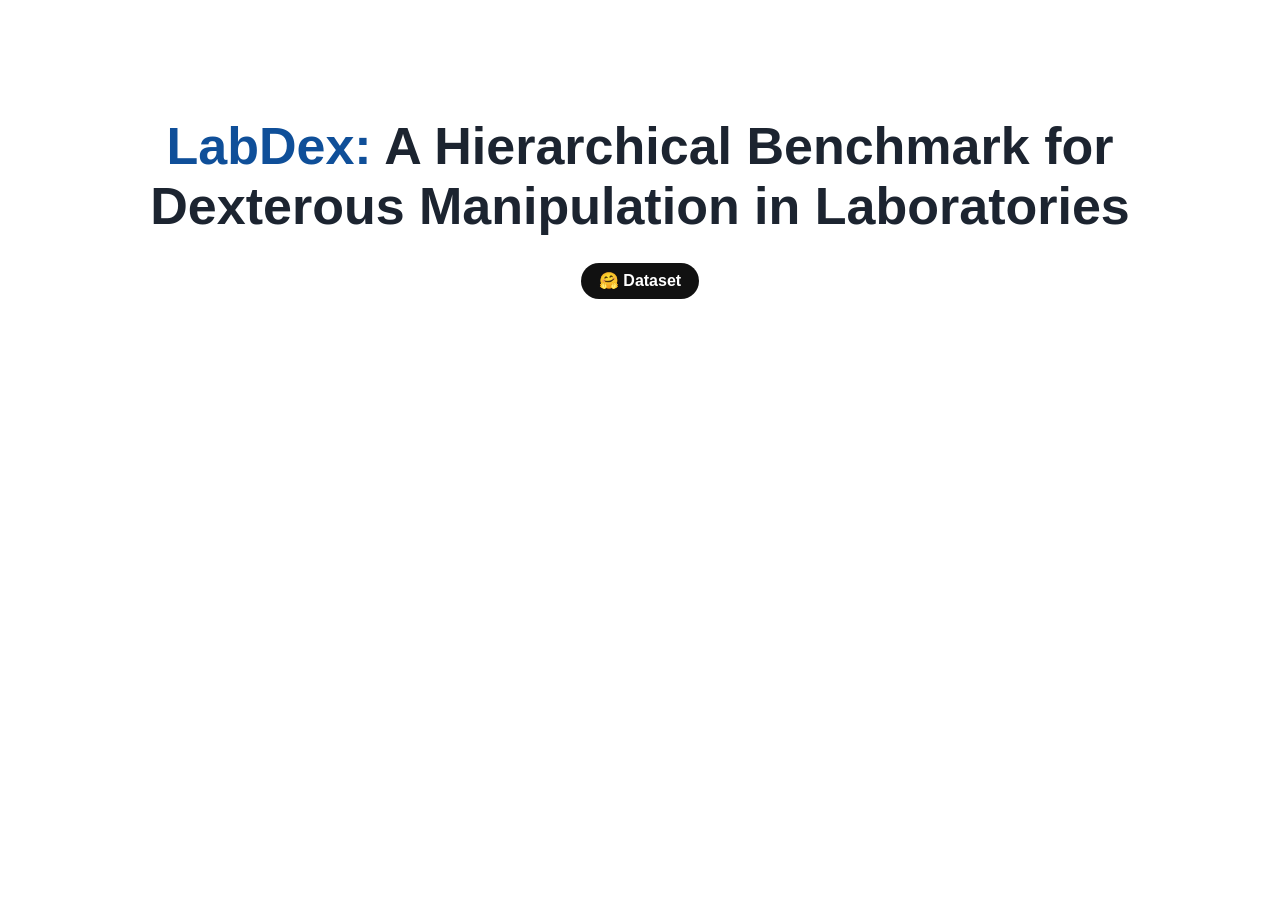
==== docs/index.html @ 4fd8f4da "Move project website to docs" ====
<!doctype html>
<html lang="en">
  <head>
    <meta charset="utf-8" />
    <meta name="viewport" content="width=device-width, initial-scale=1" />
    <meta
      name="description"
      content="LabDex: A Hierarchical Benchmark for Dexterous Manipulation in Laboratories."
    />
    <title>LabDex: A Hierarchical Benchmark for Dexterous Manipulation in Laboratories</title>
    <link rel="stylesheet" href="style.css" />
  </head>
  <body>
    <main class="project-page">
      <div class="project-header">
        <h1>
          <span class="project-name">LabDex:</span>
          A Hierarchical Benchmark for Dexterous Manipulation in Laboratories
        </h1>
        <a
          class="dataset-link"
          href="https://huggingface.co/datasets/serandt/LabDex"
          target="_blank"
          rel="noopener noreferrer"
        >
          🤗 Dataset
        </a>
      </div>
    </main>
  </body>
</html>
---- docs/style.css ----
:root {
  --accent: #0f4f99;
  --text: #1c2430;
  --background: #ffffff;
}

* {
  box-sizing: border-box;
}

html,
body {
  min-height: 100%;
}

body {
  margin: 0;
  background: var(--background);
  color: var(--text);
  font-family: "Trebuchet MS", Arial, Helvetica, sans-serif;
}

.project-page {
  display: flex;
  justify-content: center;
  width: min(100%, 1180px);
  margin: 0 auto;
  padding: 13vh 48px 80px;
}

.project-header {
  display: flex;
  flex-direction: column;
  align-items: center;
}

h1 {
  max-width: 1060px;
  margin: 0;
  font-size: 3.25rem;
  font-weight: 700;
  line-height: 1.15;
  letter-spacing: 0;
  text-align: center;
  text-wrap: balance;
}

.project-name {
  color: var(--accent);
  font-weight: 700;
}

.dataset-link {
  display: inline-flex;
  align-items: center;
  justify-content: center;
  margin-top: 26px;
  padding: 8px 18px;
  border-radius: 999px;
  background: #111111;
  color: #ffffff;
  font-size: 1rem;
  font-weight: 700;
  line-height: 1.3;
  text-decoration: none;
  transition: background-color 160ms ease;
}

.dataset-link:hover {
  background: var(--accent);
}

.dataset-link:focus-visible {
  outline: 2px solid rgba(15, 79, 153, 0.45);
  outline-offset: 4px;
}

@media (max-width: 720px) {
  .project-page {
    padding: 11vh 24px 56px;
  }

  h1 {
    font-size: 2.35rem;
    line-height: 1.2;
  }
}

@media (max-width: 420px) {
  .project-page {
    padding-inline: 18px;
  }

  h1 {
    font-size: 2rem;
  }
}
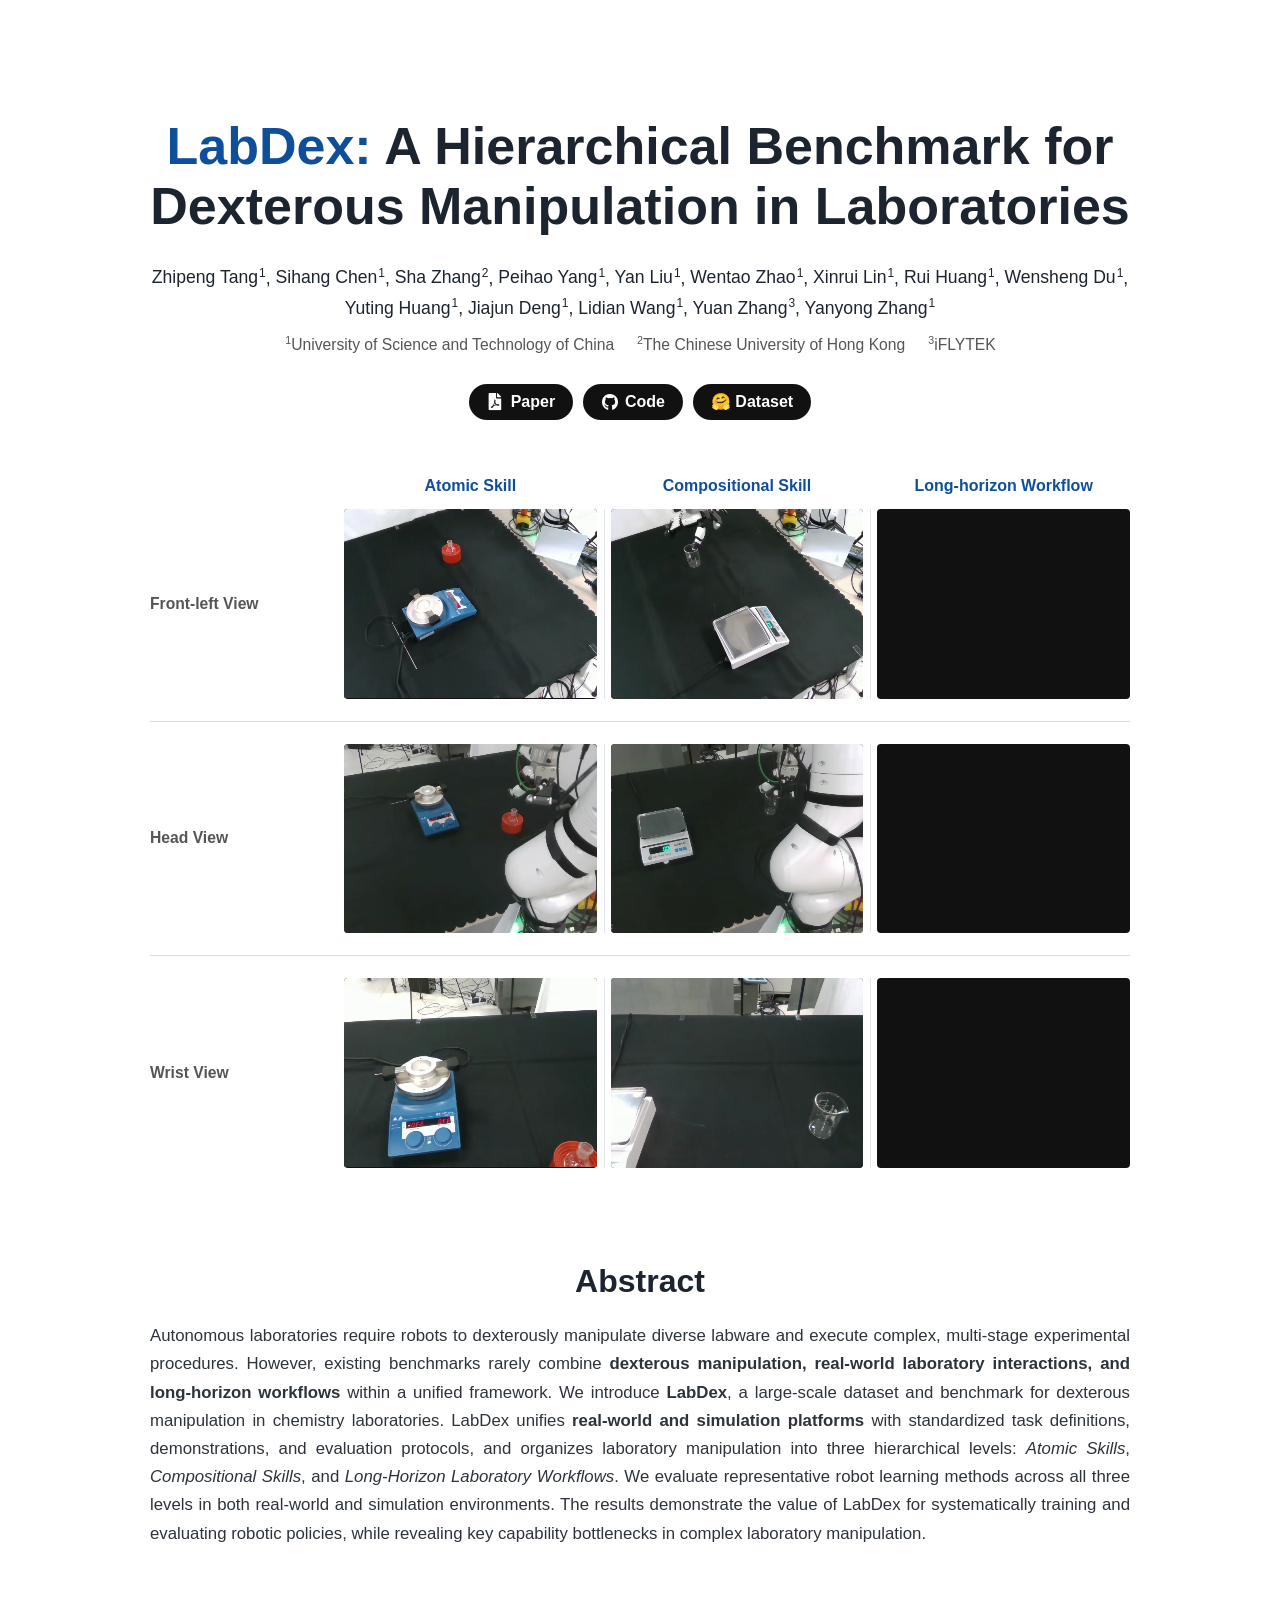
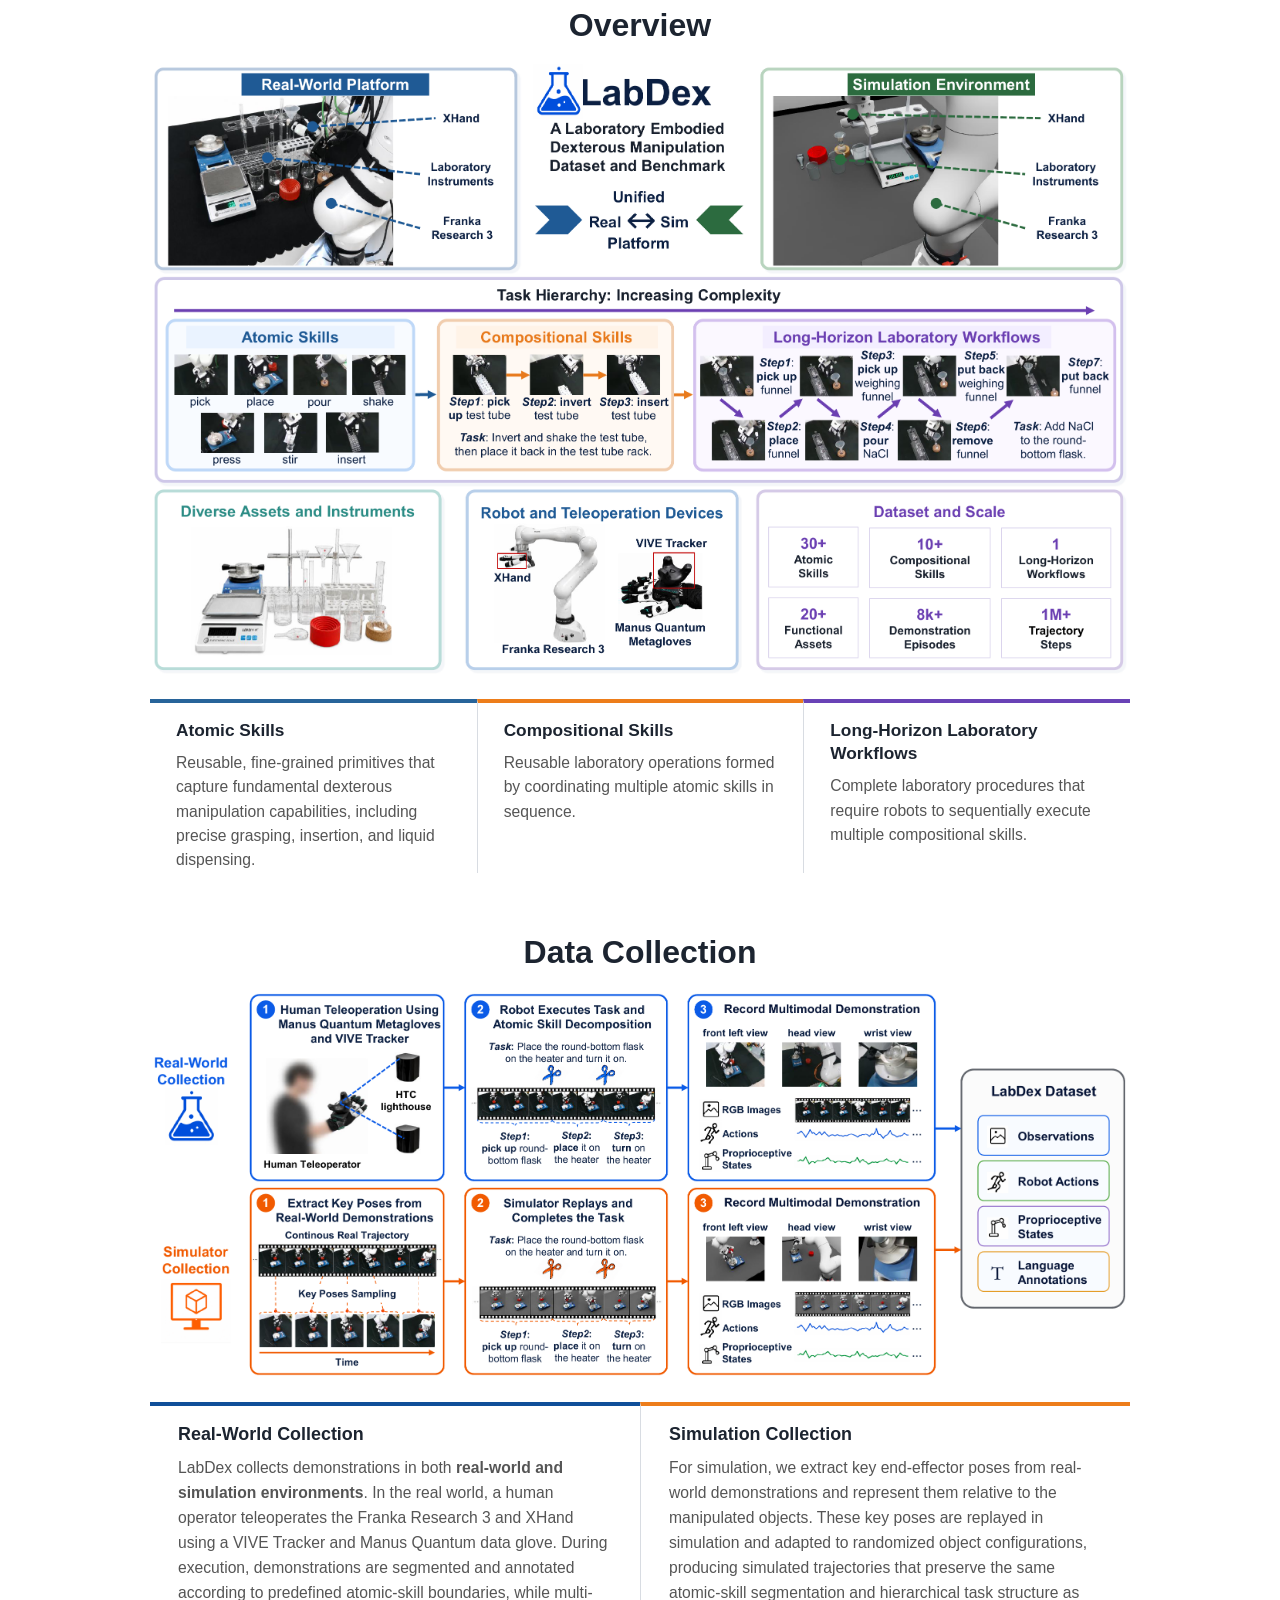
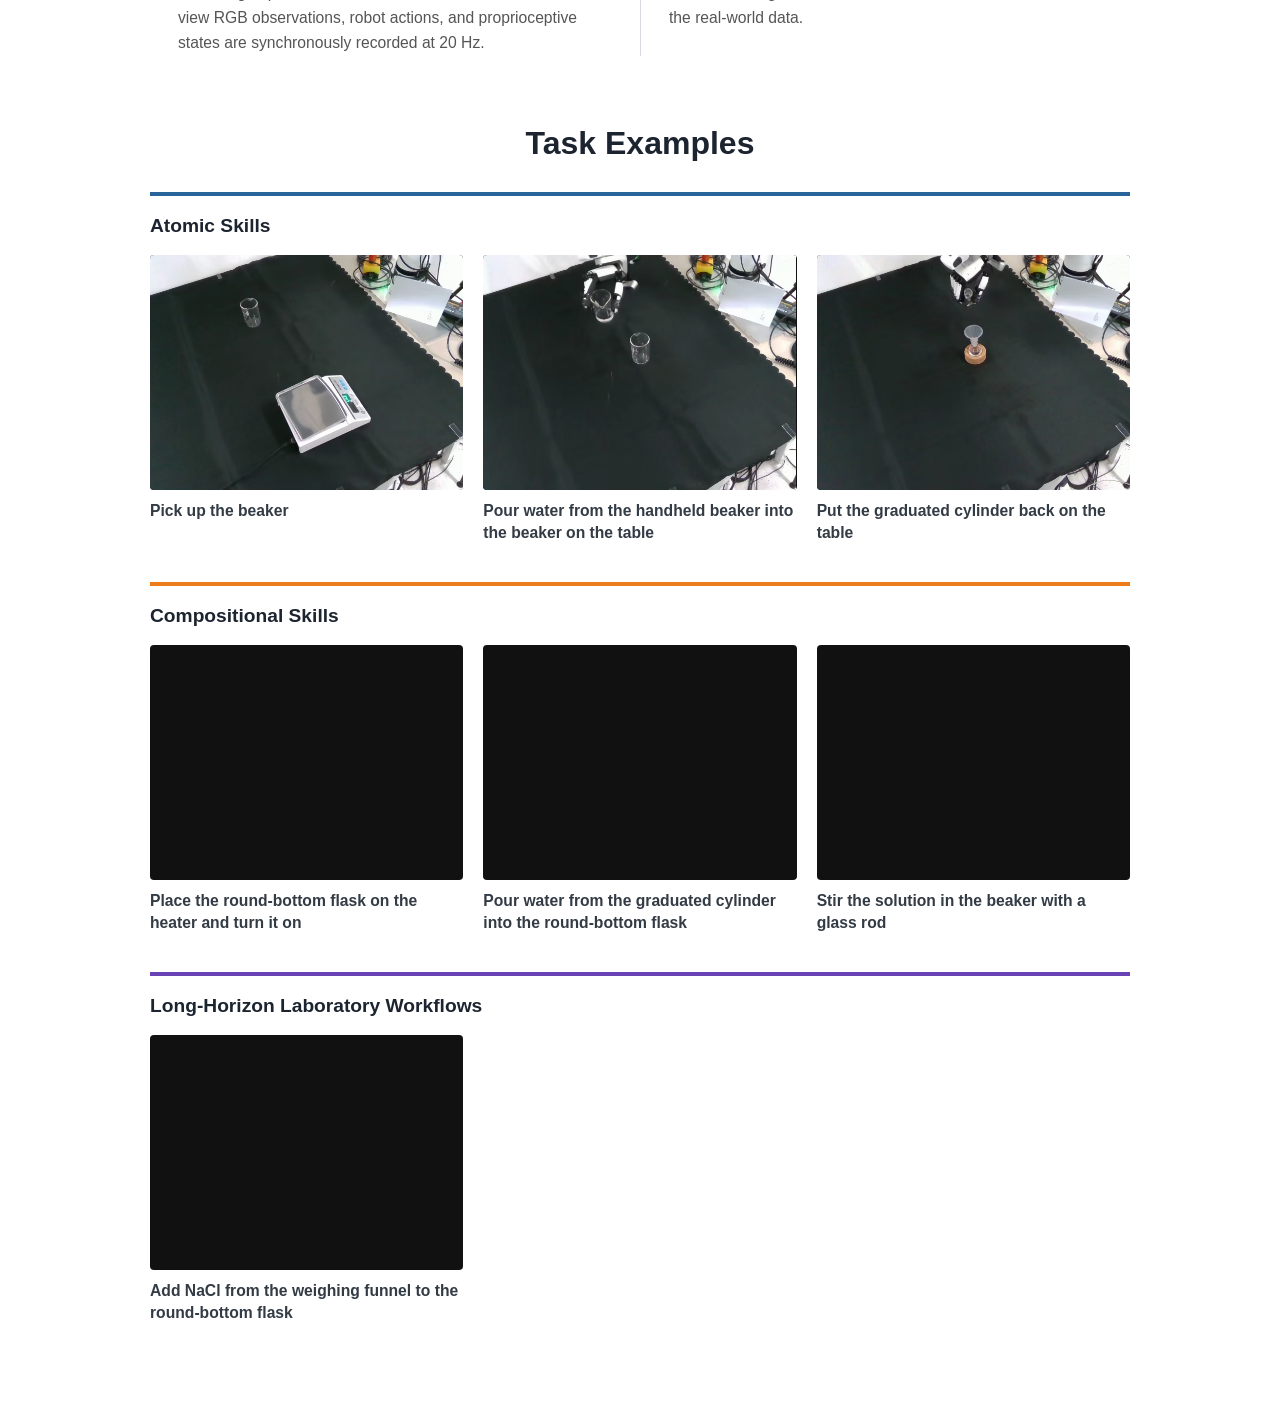
==== commit b6e9d6aa: "Add LabDex website content and task examples" ====
--- a/docs/index.html
+++ b/docs/index.html
@@ -8,6 +8,10 @@
       content="LabDex: A Hierarchical Benchmark for Dexterous Manipulation in Laboratories."
     />
     <title>LabDex: A Hierarchical Benchmark for Dexterous Manipulation in Laboratories</title>
+    <link
+      rel="stylesheet"
+      href="https://cdnjs.cloudflare.com/ajax/libs/font-awesome/5.15.4/css/all.min.css"
+    />
     <link rel="stylesheet" href="style.css" />
   </head>
   <body>
@@ -17,15 +21,273 @@
           <span class="project-name">LabDex:</span>
           A Hierarchical Benchmark for Dexterous Manipulation in Laboratories
         </h1>
-        <a
-          class="dataset-link"
-          href="https://huggingface.co/datasets/serandt/LabDex"
-          target="_blank"
-          rel="noopener noreferrer"
-        >
-          🤗 Dataset
-        </a>
+        <div class="publication-authors" aria-label="Authors">
+          <span>Zhipeng Tang<sup>1</sup></span>,
+          <span>Sihang Chen<sup>1</sup></span>,
+          <span>Sha Zhang<sup>2</sup></span>,
+          <span>Peihao Yang<sup>1</sup></span>,
+          <span>Yan Liu<sup>1</sup></span>,
+          <span>Wentao Zhao<sup>1</sup></span>,
+          <span>Xinrui Lin<sup>1</sup></span>,
+          <span>Rui Huang<sup>1</sup></span>,
+          <span>Wensheng Du<sup>1</sup></span>,
+          <span>Yuting Huang<sup>1</sup></span>,
+          <span>Jiajun Deng<sup>1</sup></span>,
+          <span>Lidian Wang<sup>1</sup></span>,
+          <span>Yuan Zhang<sup>3</sup></span>,
+          <span>Yanyong Zhang<sup>1</sup></span>
+        </div>
+        <div class="publication-affiliations" aria-label="Affiliations">
+          <span><sup>1</sup>University of Science and Technology of China</span>
+          <span><sup>2</sup>The Chinese University of Hong Kong</span>
+          <span><sup>3</sup>iFLYTEK</span>
+        </div>
+        <nav class="resource-links" aria-label="Project resources">
+          <a class="resource-link" href="https://zhipeng-tang.github.io/LabDex/" target="_blank" rel="noopener noreferrer">
+            <span class="icon" aria-hidden="true"><i class="fas fa-file-pdf"></i></span>
+            Paper
+          </a>
+          <a class="resource-link" href="https://zhipeng-tang.github.io/LabDex/" target="_blank" rel="noopener noreferrer">
+            <span class="icon" aria-hidden="true"><i class="fab fa-github"></i></span>
+            Code
+          </a>
+          <a class="resource-link" href="https://huggingface.co/datasets/serandt/LabDex" target="_blank" rel="noopener noreferrer">&#x1F917; Dataset</a>
+        </nav>
       </div>
+
+      <section class="video-overview" aria-label="LabDex hierarchy and camera views">
+        <div class="category-headings" aria-hidden="true">
+          <span></span>
+          <span>Atomic Skill</span>
+          <span>Compositional Skill</span>
+          <span>Long-horizon Workflow</span>
+        </div>
+        <div class="view-groups">
+          <section class="view-group" aria-labelledby="front-left-title">
+            <h2 id="front-left-title">Front-left View</h2>
+            <div class="video-row">
+              <figure>
+                <video autoplay muted loop playsinline preload="metadata" aria-label="Atomic Skill, Front-left View">
+                  <source src="assets/videos/overview/atomic-skill/front-left-view.mp4" type="video/mp4" />
+                </video>
+                <figcaption>Atomic Skill, Front-left View</figcaption>
+              </figure>
+              <figure>
+                <video autoplay muted loop playsinline preload="metadata" aria-label="Compositional Skill, Front-left View">
+                  <source src="assets/videos/overview/compositional-skill/front-left-view.mp4" type="video/mp4" />
+                </video>
+                <figcaption>Compositional Skill, Front-left View</figcaption>
+              </figure>
+              <figure>
+                <video autoplay muted loop playsinline preload="metadata" aria-label="Long-horizon Workflow, Front-left View">
+                  <source src="assets/videos/overview/long-horizon-workflow/front-left-view.mp4" type="video/mp4" />
+                </video>
+                <figcaption>Long-horizon Workflow, Front-left View</figcaption>
+              </figure>
+            </div>
+          </section>
+
+          <section class="view-group" aria-labelledby="head-view-title">
+            <h2 id="head-view-title">Head View</h2>
+            <div class="video-row">
+              <figure>
+                <video autoplay muted loop playsinline preload="metadata" aria-label="Atomic Skill, Head View">
+                  <source src="assets/videos/overview/atomic-skill/head-view.mp4" type="video/mp4" />
+                </video>
+                <figcaption>Atomic Skill, Head View</figcaption>
+              </figure>
+              <figure>
+                <video autoplay muted loop playsinline preload="metadata" aria-label="Compositional Skill, Head View">
+                  <source src="assets/videos/overview/compositional-skill/head-view.mp4" type="video/mp4" />
+                </video>
+                <figcaption>Compositional Skill, Head View</figcaption>
+              </figure>
+              <figure>
+                <video autoplay muted loop playsinline preload="metadata" aria-label="Long-horizon Workflow, Head View">
+                  <source src="assets/videos/overview/long-horizon-workflow/head-view.mp4" type="video/mp4" />
+                </video>
+                <figcaption>Long-horizon Workflow, Head View</figcaption>
+              </figure>
+            </div>
+          </section>
+
+          <section class="view-group" aria-labelledby="wrist-view-title">
+            <h2 id="wrist-view-title">Wrist View</h2>
+            <div class="video-row">
+              <figure>
+                <video autoplay muted loop playsinline preload="metadata" aria-label="Atomic Skill, Wrist View">
+                  <source src="assets/videos/overview/atomic-skill/wrist-view.mp4" type="video/mp4" />
+                </video>
+                <figcaption>Atomic Skill, Wrist View</figcaption>
+              </figure>
+              <figure>
+                <video autoplay muted loop playsinline preload="metadata" aria-label="Compositional Skill, Wrist View">
+                  <source src="assets/videos/overview/compositional-skill/wrist-view.mp4" type="video/mp4" />
+                </video>
+                <figcaption>Compositional Skill, Wrist View</figcaption>
+              </figure>
+              <figure>
+                <video autoplay muted loop playsinline preload="metadata" aria-label="Long-horizon Workflow, Wrist View">
+                  <source src="assets/videos/overview/long-horizon-workflow/wrist-view.mp4" type="video/mp4" />
+                </video>
+                <figcaption>Long-horizon Workflow, Wrist View</figcaption>
+              </figure>
+            </div>
+          </section>
+        </div>
+      </section>
+
+      <section class="abstract-section" aria-labelledby="abstract-title">
+        <h2 id="abstract-title">Abstract</h2>
+        <div class="abstract-content">
+          <p>
+            Autonomous laboratories require robots to dexterously manipulate diverse labware and execute complex,
+            multi-stage experimental procedures. However, existing benchmarks rarely combine
+            <strong>dexterous manipulation, real-world laboratory interactions, and long-horizon workflows</strong>
+            within a unified framework. We introduce <strong>LabDex</strong>, a large-scale dataset and benchmark for dexterous manipulation in
+            chemistry laboratories. LabDex unifies <strong>real-world and simulation platforms</strong> with standardized
+            task definitions, demonstrations, and evaluation protocols, and organizes laboratory manipulation into three
+            hierarchical levels: <em>Atomic Skills</em>, <em>Compositional Skills</em>, and
+            <em>Long-Horizon Laboratory Workflows</em>. We evaluate representative robot learning methods across all three levels in both real-world and simulation
+            environments. The results demonstrate the value of LabDex for systematically training and evaluating robotic
+            policies, while revealing key capability bottlenecks in complex laboratory manipulation.
+          </p>
+        </div>
+      </section>
+
+      <section class="overview-section" aria-labelledby="overview-title">
+        <h2 id="overview-title">Overview</h2>
+        <div class="overview-figure">
+          <img
+            src="assets/images/overview.png"
+            alt="Overview of the LabDex real-world and simulation platforms, hierarchical task taxonomy, laboratory assets, teleoperation devices, and dataset scale."
+          />
+        </div>
+        <div class="taxonomy-summary">
+          <article class="taxonomy-item atomic">
+            <h3>Atomic Skills</h3>
+            <p>
+              Reusable, fine-grained primitives that capture fundamental dexterous manipulation capabilities, including
+              precise grasping, insertion, and liquid dispensing.
+            </p>
+          </article>
+          <article class="taxonomy-item compositional">
+            <h3>Compositional Skills</h3>
+            <p>
+              Reusable laboratory operations formed by coordinating multiple atomic skills in sequence.
+            </p>
+          </article>
+          <article class="taxonomy-item long-horizon">
+            <h3>Long-Horizon Laboratory Workflows</h3>
+            <p>
+              Complete laboratory procedures that require robots to sequentially execute multiple compositional skills.
+            </p>
+          </article>
+        </div>
+      </section>
+
+      <section class="pipeline-section" aria-labelledby="pipeline-title">
+        <h2 id="pipeline-title">Data Collection</h2>
+        <div class="pipeline-figure">
+          <img
+            src="assets/images/pipeline.png"
+            alt="LabDex data collection pipeline for real-world and simulation environments."
+          />
+        </div>
+        <div class="pipeline-copy">
+          <article>
+            <h3>Real-World Collection</h3>
+            <p>
+              LabDex collects demonstrations in both <strong>real-world and simulation environments</strong>. In the real
+              world, a human operator teleoperates the Franka Research 3 and XHand using a VIVE Tracker and Manus Quantum
+              data glove. During execution, demonstrations are segmented and annotated according to predefined
+              atomic-skill boundaries, while multi-view RGB observations, robot actions, and proprioceptive states are
+              synchronously recorded at 20 Hz.
+            </p>
+          </article>
+          <article>
+            <h3>Simulation Collection</h3>
+            <p>
+              For simulation, we extract key end-effector poses from real-world demonstrations and represent them relative
+              to the manipulated objects. These key poses are replayed in simulation and adapted to randomized object
+              configurations, producing simulated trajectories that preserve the same atomic-skill segmentation and
+              hierarchical task structure as the real-world data.
+            </p>
+          </article>
+        </div>
+      </section>
+
+      <section class="task-examples-section" aria-labelledby="task-examples-title">
+        <h2 id="task-examples-title">Task Examples</h2>
+        <div class="task-level atomic-level">
+          <h3>Atomic Skills</h3>
+          <div class="task-video-grid">
+            <figure class="task-video-card">
+              <video class="task-video" autoplay muted loop playsinline preload="metadata" aria-label="Pick up the beaker">
+                <source src="assets/videos/task-examples/atomic-skill/pick_up_the_beaker.mp4" type="video/mp4" />
+              </video>
+              <figcaption>Pick up the beaker</figcaption>
+            </figure>
+            <figure class="task-video-card">
+              <video class="task-video" autoplay muted loop playsinline preload="metadata" aria-label="Pour water from the handheld beaker into the beaker on the table">
+                <source src="assets/videos/task-examples/atomic-skill/pour_the_water_from_the_handheld_beaker_into_the_one_on_the_table.mp4" type="video/mp4" />
+              </video>
+              <figcaption>Pour water from the handheld beaker into the beaker on the table</figcaption>
+            </figure>
+            <figure class="task-video-card">
+              <video class="task-video" autoplay muted loop playsinline preload="metadata" aria-label="Put the graduated cylinder back on the table">
+                <source src="assets/videos/task-examples/atomic-skill/put_the_graduated_cylinder_back_on_the_table.mp4" type="video/mp4" />
+              </video>
+              <figcaption>Put the graduated cylinder back on the table</figcaption>
+            </figure>
+          </div>
+        </div>
+
+        <div class="task-level compositional-level">
+          <h3>Compositional Skills</h3>
+          <div class="task-video-grid">
+            <figure class="task-video-card">
+              <video class="task-video" autoplay muted loop playsinline preload="metadata" aria-label="Place the round-bottom flask on the heater and turn it on">
+                <source src="assets/videos/task-examples/compositional-skill/place_the_round_bottom_flask_on_the_heater_and_turn_it_on.mp4" type="video/mp4" />
+              </video>
+              <figcaption>Place the round-bottom flask on the heater and turn it on</figcaption>
+            </figure>
+            <figure class="task-video-card">
+              <video class="task-video" autoplay muted loop playsinline preload="metadata" aria-label="Pour water from the graduated cylinder into the round-bottom flask">
+                <source src="assets/videos/task-examples/compositional-skill/pour_the_water_from_the_graduated_cylinder_into_the_round_bottom_flask.mp4" type="video/mp4" />
+              </video>
+              <figcaption>Pour water from the graduated cylinder into the round-bottom flask</figcaption>
+            </figure>
+            <figure class="task-video-card">
+              <video class="task-video" autoplay muted loop playsinline preload="metadata" aria-label="Stir the solution in the beaker with a glass rod">
+                <source src="assets/videos/task-examples/compositional-skill/stir_the_solution_in_the_beaker_with_a_glass_rod.mp4" type="video/mp4" />
+              </video>
+              <figcaption>Stir the solution in the beaker with a glass rod</figcaption>
+            </figure>
+          </div>
+        </div>
+
+        <div class="task-level long-horizon-level">
+          <h3>Long-Horizon Laboratory Workflows</h3>
+          <div class="task-video-grid single-task-grid">
+            <figure class="task-video-card">
+              <video class="task-video" autoplay muted loop playsinline preload="metadata" aria-label="Add NaCl from the weighing funnel to the round-bottom flask">
+                <source src="assets/videos/task-examples/long-horizon-workflow/add_the_NaCl_from_the_weighing_funnel_to_the_round_bottom_flask.mp4" type="video/mp4" />
+              </video>
+              <figcaption>Add NaCl from the weighing funnel to the round-bottom flask</figcaption>
+            </figure>
+          </div>
+        </div>
+      </section>
     </main>
+    <script>
+      document.querySelectorAll(".video-overview video, .task-video").forEach((video) => {
+        video.defaultPlaybackRate = 2;
+        video.playbackRate = 2;
+        video.addEventListener("loadedmetadata", () => {
+          video.playbackRate = 2;
+        });
+      });
+    </script>
   </body>
 </html>
--- a/docs/style.css
+++ b/docs/style.css
@@ -22,8 +22,10 @@
 
 .project-page {
   display: flex;
+  flex-direction: column;
+  align-items: center;
   justify-content: center;
-  width: min(100%, 1180px);
+  width: min(100%, 1080px);
   margin: 0 auto;
   padding: 13vh 48px 80px;
 }
@@ -35,7 +37,7 @@
 }
 
 h1 {
-  max-width: 1060px;
+  max-width: 980px;
   margin: 0;
   font-size: 3.25rem;
   font-weight: 700;
@@ -50,11 +52,50 @@
   font-weight: 700;
 }
 
-.dataset-link {
+.publication-authors {
+  max-width: 980px;
+  margin-top: 26px;
+  font-size: 1.1rem;
+  line-height: 1.7;
+  text-align: center;
+}
+
+.publication-authors span {
+  white-space: nowrap;
+}
+
+.publication-affiliations {
+  display: flex;
+  flex-wrap: wrap;
+  justify-content: center;
+  gap: 4px 22px;
+  margin-top: 8px;
+  color: #555555;
+  font-size: 0.98rem;
+  line-height: 1.55;
+  text-align: center;
+}
+
+.publication-authors sup,
+.publication-affiliations sup {
+  margin-left: 1px;
+  font-size: 0.68em;
+  vertical-align: super;
+}
+
+.resource-links {
+  display: flex;
+  flex-wrap: wrap;
+  justify-content: center;
+  gap: 10px;
+  margin-top: 26px;
+}
+
+.resource-link {
   display: inline-flex;
   align-items: center;
   justify-content: center;
-  margin-top: 26px;
+  gap: 7px;
   padding: 8px 18px;
   border-radius: 999px;
   background: #111111;
@@ -66,13 +107,344 @@
   transition: background-color 160ms ease;
 }
 
-.dataset-link:hover {
+.resource-link .icon {
+  display: inline-flex;
+  align-items: center;
+  justify-content: center;
+  width: 1em;
+  height: 1em;
+  font-size: 1.05rem;
+}
+
+.resource-link:hover {
   background: var(--accent);
 }
 
-.dataset-link:focus-visible {
+.resource-link:focus-visible {
   outline: 2px solid rgba(15, 79, 153, 0.45);
   outline-offset: 4px;
+}
+
+.video-overview {
+  width: min(100%, 980px);
+  margin-top: 56px;
+  overflow-x: auto;
+  padding-bottom: 8px;
+}
+
+.category-headings,
+.view-group {
+  display: grid;
+  grid-template-columns: 180px repeat(3, minmax(220px, 1fr));
+  column-gap: 14px;
+  min-width: 900px;
+}
+
+.category-headings {
+  align-items: end;
+  margin-bottom: 12px;
+}
+
+.category-headings span {
+  color: var(--accent);
+  font-size: 1rem;
+  font-weight: 700;
+  line-height: 1.3;
+  text-align: center;
+}
+
+.view-groups {
+  min-width: 900px;
+}
+
+.view-group {
+  align-items: center;
+  padding: 22px 0;
+}
+
+.view-group:first-child {
+  padding-top: 0;
+}
+
+.view-group + .view-group {
+  border-top: 1px solid #d8dce2;
+}
+
+.view-group h2 {
+  margin: 0;
+  padding-right: 22px;
+  color: #555555;
+  font-size: 0.98rem;
+  line-height: 1.3;
+  text-align: left;
+}
+
+.video-row {
+  display: grid;
+  grid-template-columns: repeat(3, minmax(0, 1fr));
+  grid-column: 2 / -1;
+  gap: 14px;
+}
+
+.video-row figure {
+  position: relative;
+  min-width: 0;
+  margin: 0;
+}
+
+.video-row figure + figure::before {
+  position: absolute;
+  top: 0;
+  bottom: 0;
+  left: -7px;
+  width: 1px;
+  background: #e1e4e8;
+  content: "";
+}
+
+.video-row video {
+  display: block;
+  width: 100%;
+  aspect-ratio: 4 / 3;
+  border-radius: 4px;
+  background: #111111;
+  object-fit: cover;
+}
+
+.video-row figcaption {
+  position: absolute;
+  width: 1px;
+  height: 1px;
+  padding: 0;
+  margin: -1px;
+  overflow: hidden;
+  clip: rect(0, 0, 0, 0);
+  white-space: nowrap;
+  border: 0;
+}
+
+.abstract-section {
+  width: min(100%, 980px);
+  margin-top: 64px;
+}
+
+.abstract-section h2 {
+  margin: 0 0 22px;
+  color: var(--text);
+  font-size: 2rem;
+  line-height: 1.2;
+  text-align: center;
+}
+
+.abstract-content {
+  color: #2d333b;
+  font-size: 1.05rem;
+  line-height: 1.68;
+  text-align: justify;
+}
+
+.abstract-content p {
+  margin: 0 0 16px;
+}
+
+.abstract-content p:last-child {
+  margin-bottom: 0;
+}
+
+.overview-section {
+  width: min(100%, 980px);
+  margin-top: 58px;
+}
+
+.overview-section > h2 {
+  margin: 0 0 18px;
+  color: var(--text);
+  font-size: 2rem;
+  line-height: 1.2;
+  text-align: center;
+}
+
+.overview-figure {
+  display: block;
+  width: min(100%, 980px);
+  margin-inline: auto;
+}
+
+.overview-figure img {
+  display: block;
+  width: 100%;
+  height: auto;
+}
+
+.taxonomy-summary {
+  display: grid;
+  grid-template-columns: repeat(3, minmax(0, 1fr));
+  gap: 0;
+  margin-top: 22px;
+}
+
+.taxonomy-item {
+  padding: 16px 26px 0;
+  border-top: 4px solid;
+}
+
+.taxonomy-item + .taxonomy-item {
+  border-left: 1px solid #d8dce2;
+}
+
+.taxonomy-item.atomic {
+  border-top-color: #28649a;
+}
+
+.taxonomy-item.compositional {
+  border-top-color: #ed7d1a;
+}
+
+.taxonomy-item.long-horizon {
+  border-top-color: #6942b6;
+}
+
+.taxonomy-item h3 {
+  margin: 0 0 9px;
+  color: var(--text);
+  font-size: 1.08rem;
+  line-height: 1.35;
+}
+
+.taxonomy-item p {
+  margin: 0;
+  color: #555555;
+  font-size: 0.98rem;
+  line-height: 1.55;
+}
+
+.pipeline-section {
+  width: min(100%, 980px);
+  margin-top: 60px;
+}
+
+.pipeline-section > h2 {
+  margin: 0 0 18px;
+  color: var(--text);
+  font-size: 2rem;
+  line-height: 1.2;
+  text-align: center;
+}
+
+.pipeline-figure {
+  display: block;
+  width: min(100%, 980px);
+  margin-inline: auto;
+}
+
+.pipeline-figure img {
+  display: block;
+  width: 100%;
+  height: auto;
+}
+
+.pipeline-copy {
+  display: grid;
+  grid-template-columns: repeat(2, minmax(0, 1fr));
+  gap: 0;
+  margin-top: 22px;
+}
+
+.pipeline-copy article {
+  padding: 16px 28px 0;
+  border-top: 4px solid var(--accent);
+}
+
+.pipeline-copy article + article {
+  border-left: 1px solid #d8dce2;
+  border-top-color: #ed7d1a;
+}
+
+.pipeline-copy h3 {
+  margin: 0 0 9px;
+  color: var(--text);
+  font-size: 1.12rem;
+  line-height: 1.35;
+}
+
+.pipeline-copy p {
+  margin: 0;
+  color: #555555;
+  font-size: 0.98rem;
+  line-height: 1.6;
+}
+
+.task-examples-section {
+  width: min(100%, 980px);
+  margin-top: 68px;
+}
+
+.task-examples-section > h2 {
+  margin: 0 0 30px;
+  color: var(--text);
+  font-size: 2rem;
+  line-height: 1.2;
+  text-align: center;
+}
+
+.task-level {
+  padding-top: 18px;
+  border-top: 4px solid;
+}
+
+.task-level + .task-level {
+  margin-top: 38px;
+}
+
+.atomic-level {
+  border-top-color: #28649a;
+}
+
+.compositional-level {
+  border-top-color: #ed7d1a;
+}
+
+.long-horizon-level {
+  border-top-color: #6942b6;
+}
+
+.task-level > h3 {
+  margin: 0 0 16px;
+  color: var(--text);
+  font-size: 1.2rem;
+  line-height: 1.3;
+}
+
+.task-video-grid {
+  display: grid;
+  grid-template-columns: repeat(3, minmax(0, 1fr));
+  gap: 20px;
+}
+
+.single-task-grid {
+  grid-template-columns: repeat(3, minmax(0, 1fr));
+}
+
+.task-video-card {
+  min-width: 0;
+  margin: 0;
+}
+
+.task-video {
+  display: block;
+  width: 100%;
+  aspect-ratio: 4 / 3;
+  border-radius: 4px;
+  background: #111111;
+  object-fit: cover;
+}
+
+.task-video-card figcaption {
+  margin-top: 10px;
+  color: #333b45;
+  font-size: 0.98rem;
+  font-weight: 700;
+  line-height: 1.4;
 }
 
 @media (max-width: 720px) {
@@ -84,6 +456,97 @@
     font-size: 2.35rem;
     line-height: 1.2;
   }
+
+  .video-overview {
+    width: calc(100% + 48px);
+    margin-top: 42px;
+    padding-inline: 18px;
+  }
+
+  .abstract-section {
+    margin-top: 48px;
+  }
+
+  .abstract-section h2 {
+    font-size: 1.75rem;
+  }
+
+  .abstract-content {
+    font-size: 1rem;
+    line-height: 1.62;
+    text-align: left;
+  }
+
+  .overview-section {
+    margin-top: 52px;
+  }
+
+  .overview-section > h2 {
+    font-size: 1.75rem;
+  }
+
+  .taxonomy-summary {
+    grid-template-columns: 1fr;
+    gap: 24px;
+    margin-top: 28px;
+  }
+
+  .taxonomy-item {
+    padding: 14px 0 0;
+  }
+
+  .taxonomy-item + .taxonomy-item {
+    border-left: 0;
+  }
+
+  .pipeline-section {
+    margin-top: 52px;
+  }
+
+  .pipeline-section > h2 {
+    font-size: 1.75rem;
+  }
+
+  .pipeline-copy {
+    grid-template-columns: 1fr;
+    gap: 24px;
+    margin-top: 28px;
+  }
+
+  .pipeline-copy article {
+    padding: 14px 0 0;
+  }
+
+  .pipeline-copy article + article {
+    border-left: 0;
+  }
+
+  .task-examples-section {
+    margin-top: 52px;
+  }
+
+  .task-examples-section > h2 {
+    font-size: 1.75rem;
+  }
+
+  .task-video-grid {
+    grid-template-columns: 1fr;
+    gap: 24px;
+  }
+
+  .single-task-grid {
+    grid-template-columns: 1fr;
+  }
+
+  .category-headings,
+  .view-group {
+    grid-template-columns: 150px repeat(3, 220px);
+    min-width: 852px;
+  }
+
+  .view-groups {
+    min-width: 852px;
+  }
 }
 
 @media (max-width: 420px) {
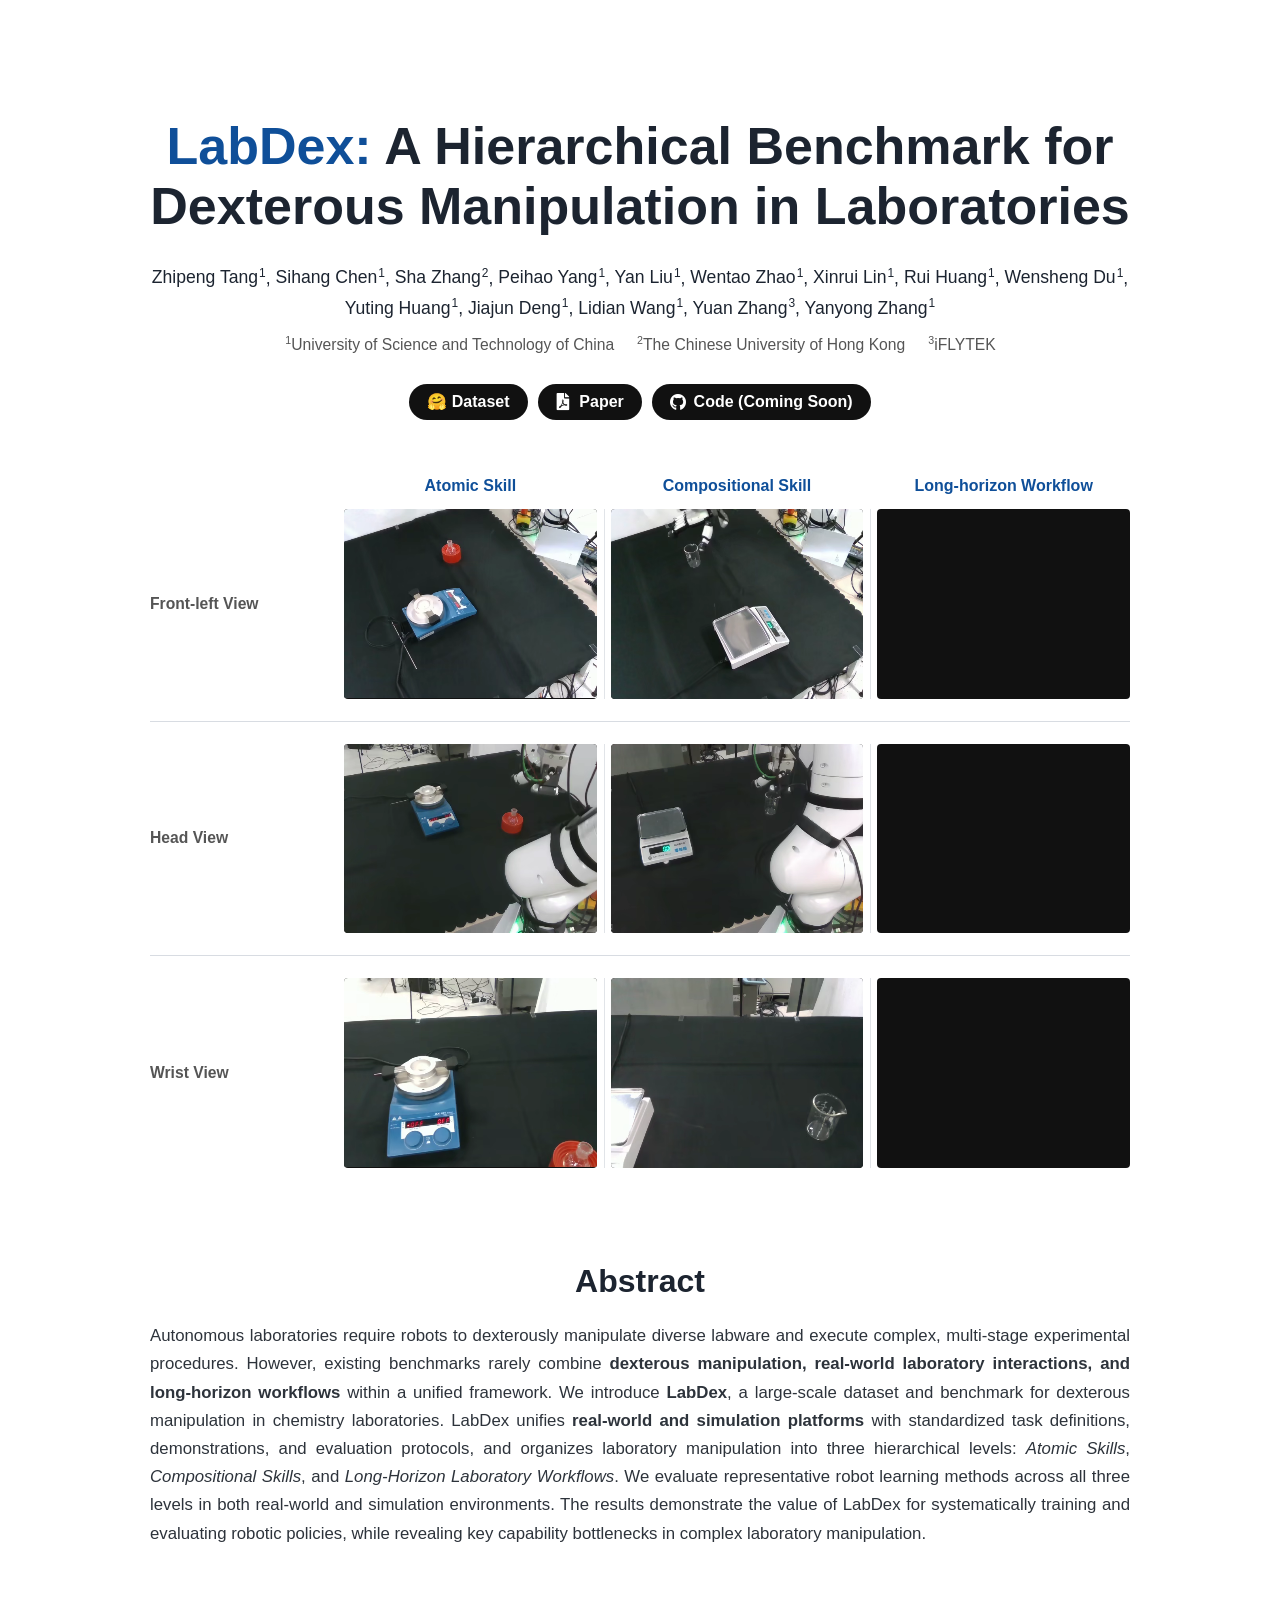
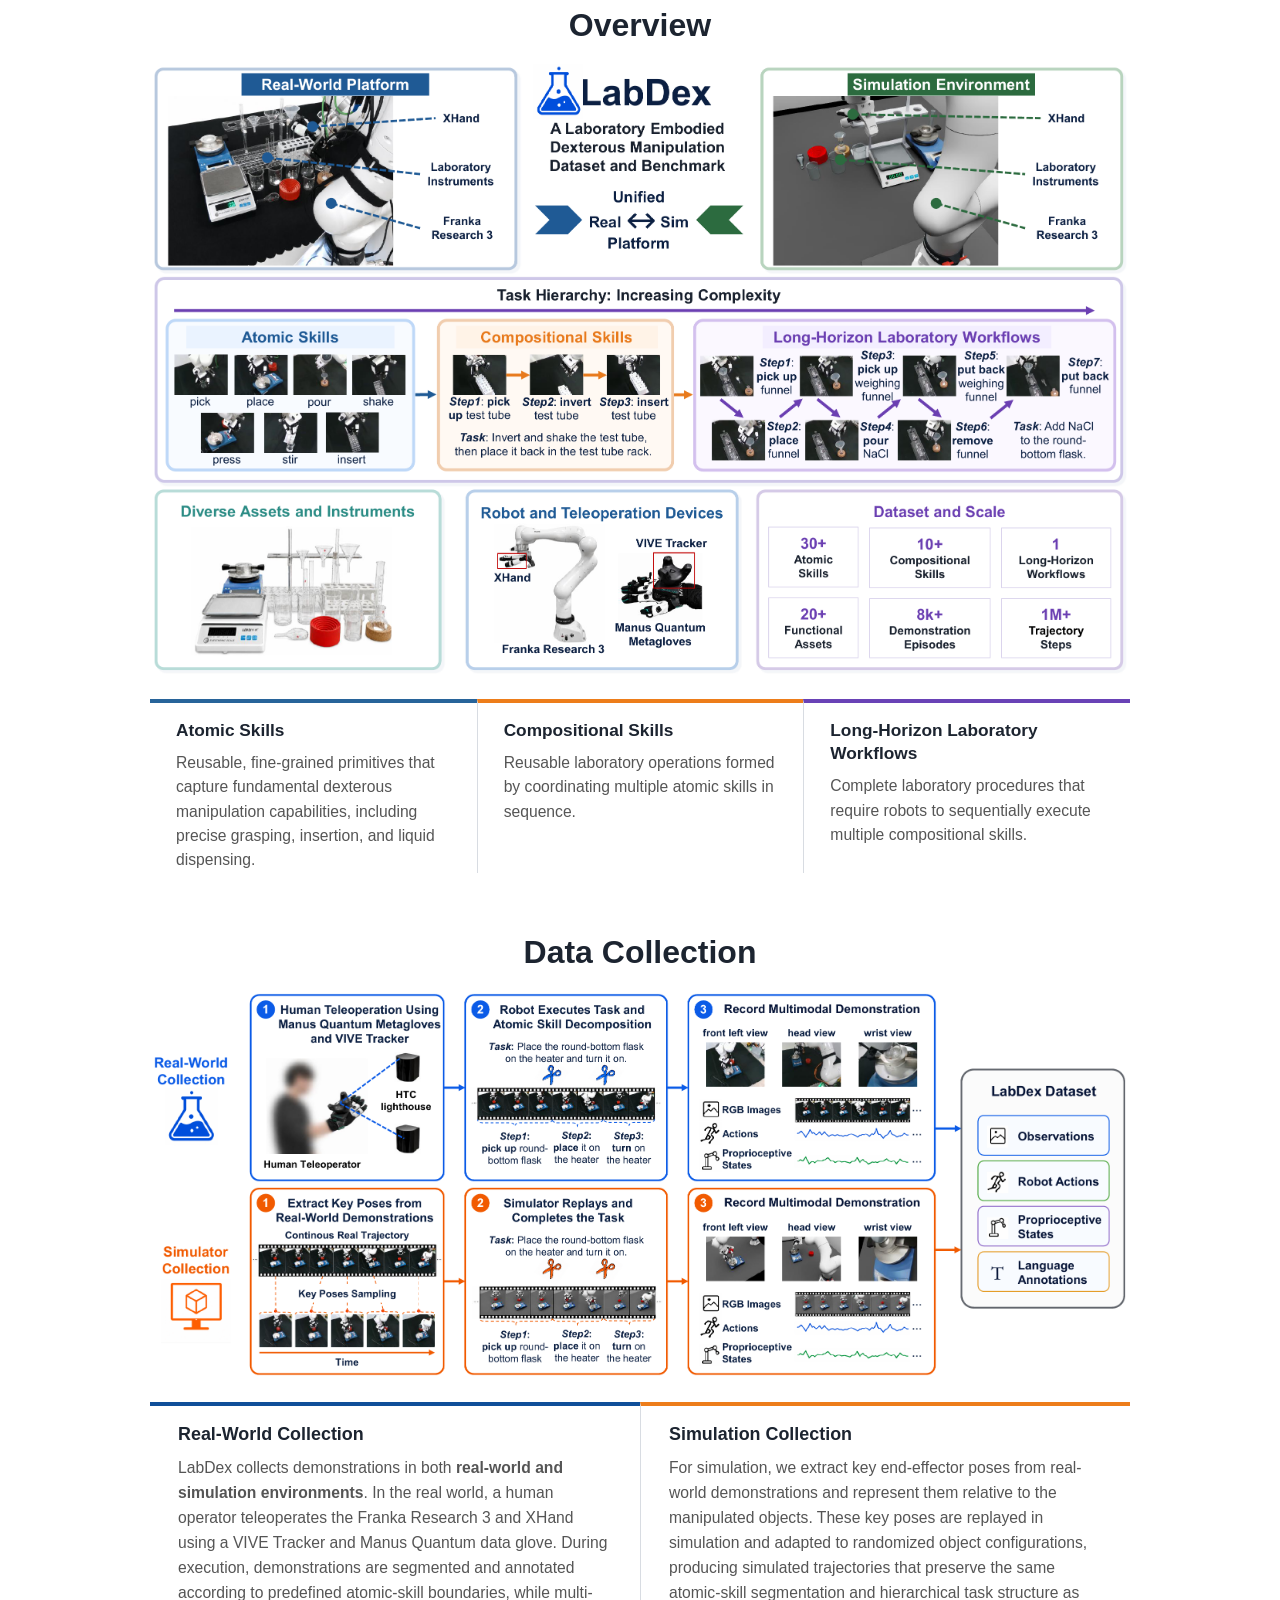
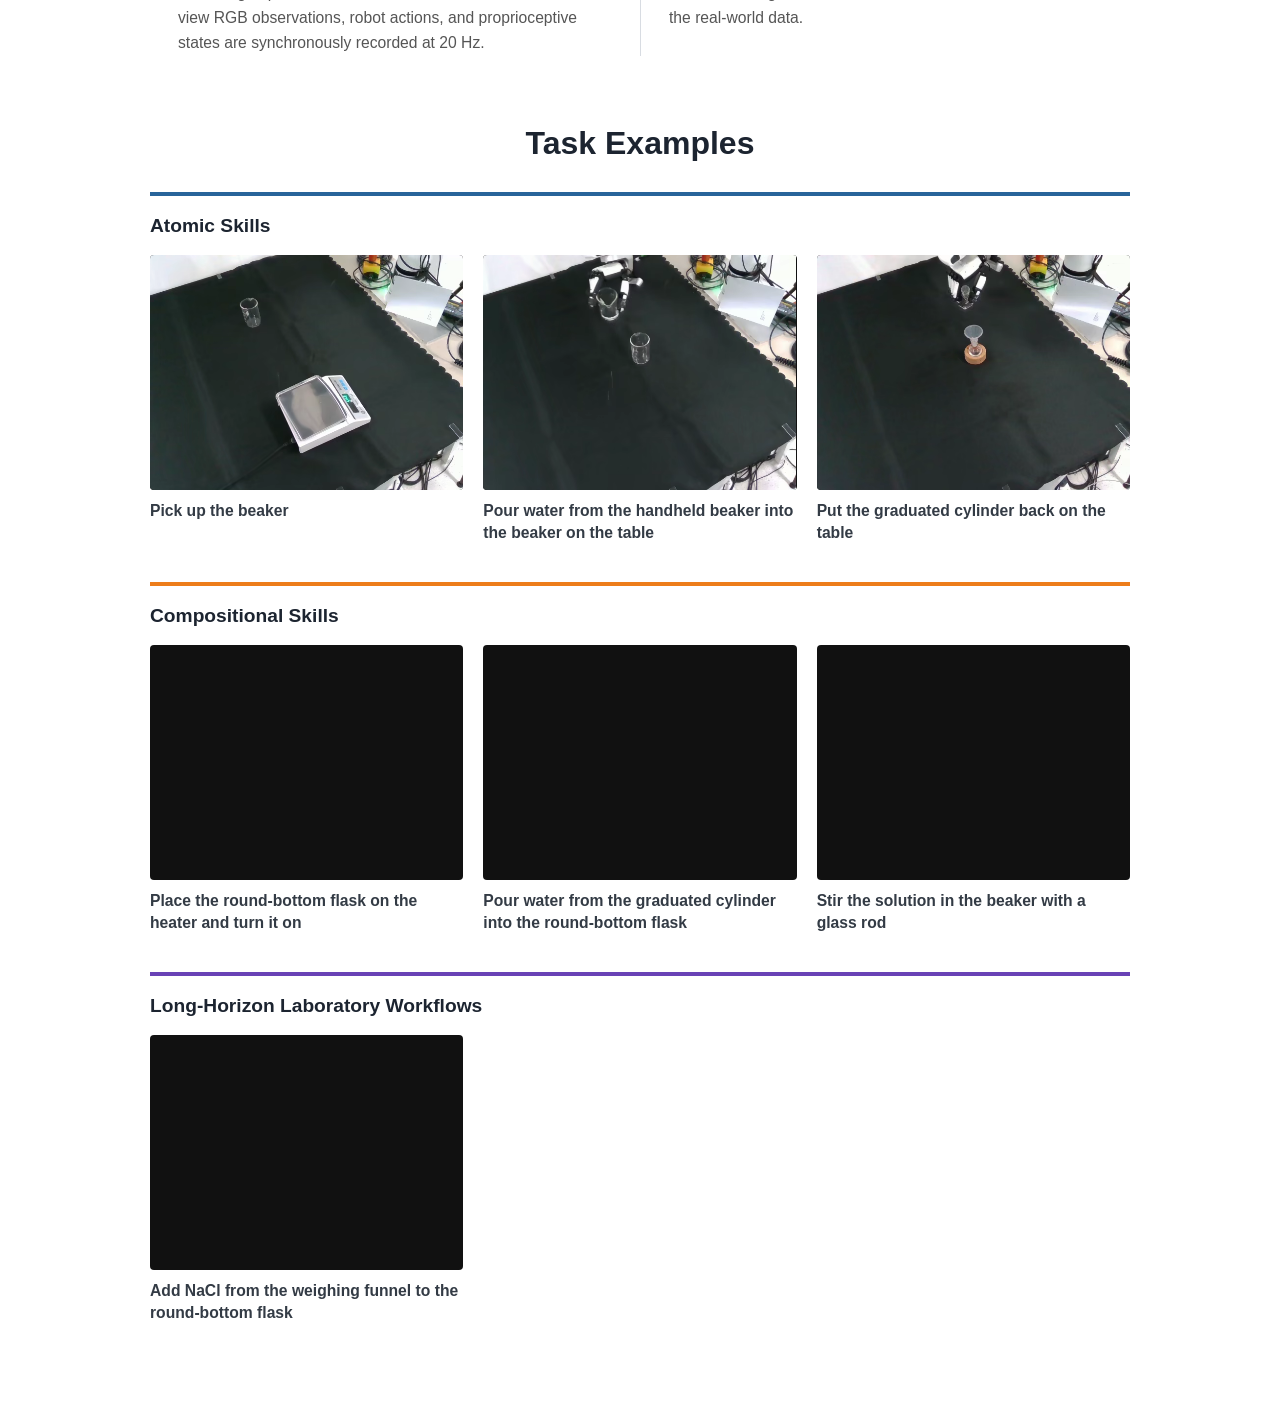
==== commit 0d00a82d: "Update project resource links" ====
--- a/docs/index.html
+++ b/docs/index.html
@@ -43,15 +43,15 @@
           <span><sup>3</sup>iFLYTEK</span>
         </div>
         <nav class="resource-links" aria-label="Project resources">
+          <a class="resource-link" href="https://huggingface.co/datasets/serandt/LabDex" target="_blank" rel="noopener noreferrer">&#x1F917; Dataset</a>
           <a class="resource-link" href="https://zhipeng-tang.github.io/LabDex/" target="_blank" rel="noopener noreferrer">
             <span class="icon" aria-hidden="true"><i class="fas fa-file-pdf"></i></span>
             Paper
           </a>
-          <a class="resource-link" href="https://zhipeng-tang.github.io/LabDex/" target="_blank" rel="noopener noreferrer">
+          <a class="resource-link" href="https://github.com/Zhipeng-Tang/LabDex" target="_blank" rel="noopener noreferrer">
             <span class="icon" aria-hidden="true"><i class="fab fa-github"></i></span>
-            Code
+            Code (Coming Soon)
           </a>
-          <a class="resource-link" href="https://huggingface.co/datasets/serandt/LabDex" target="_blank" rel="noopener noreferrer">&#x1F917; Dataset</a>
         </nav>
       </div>
 
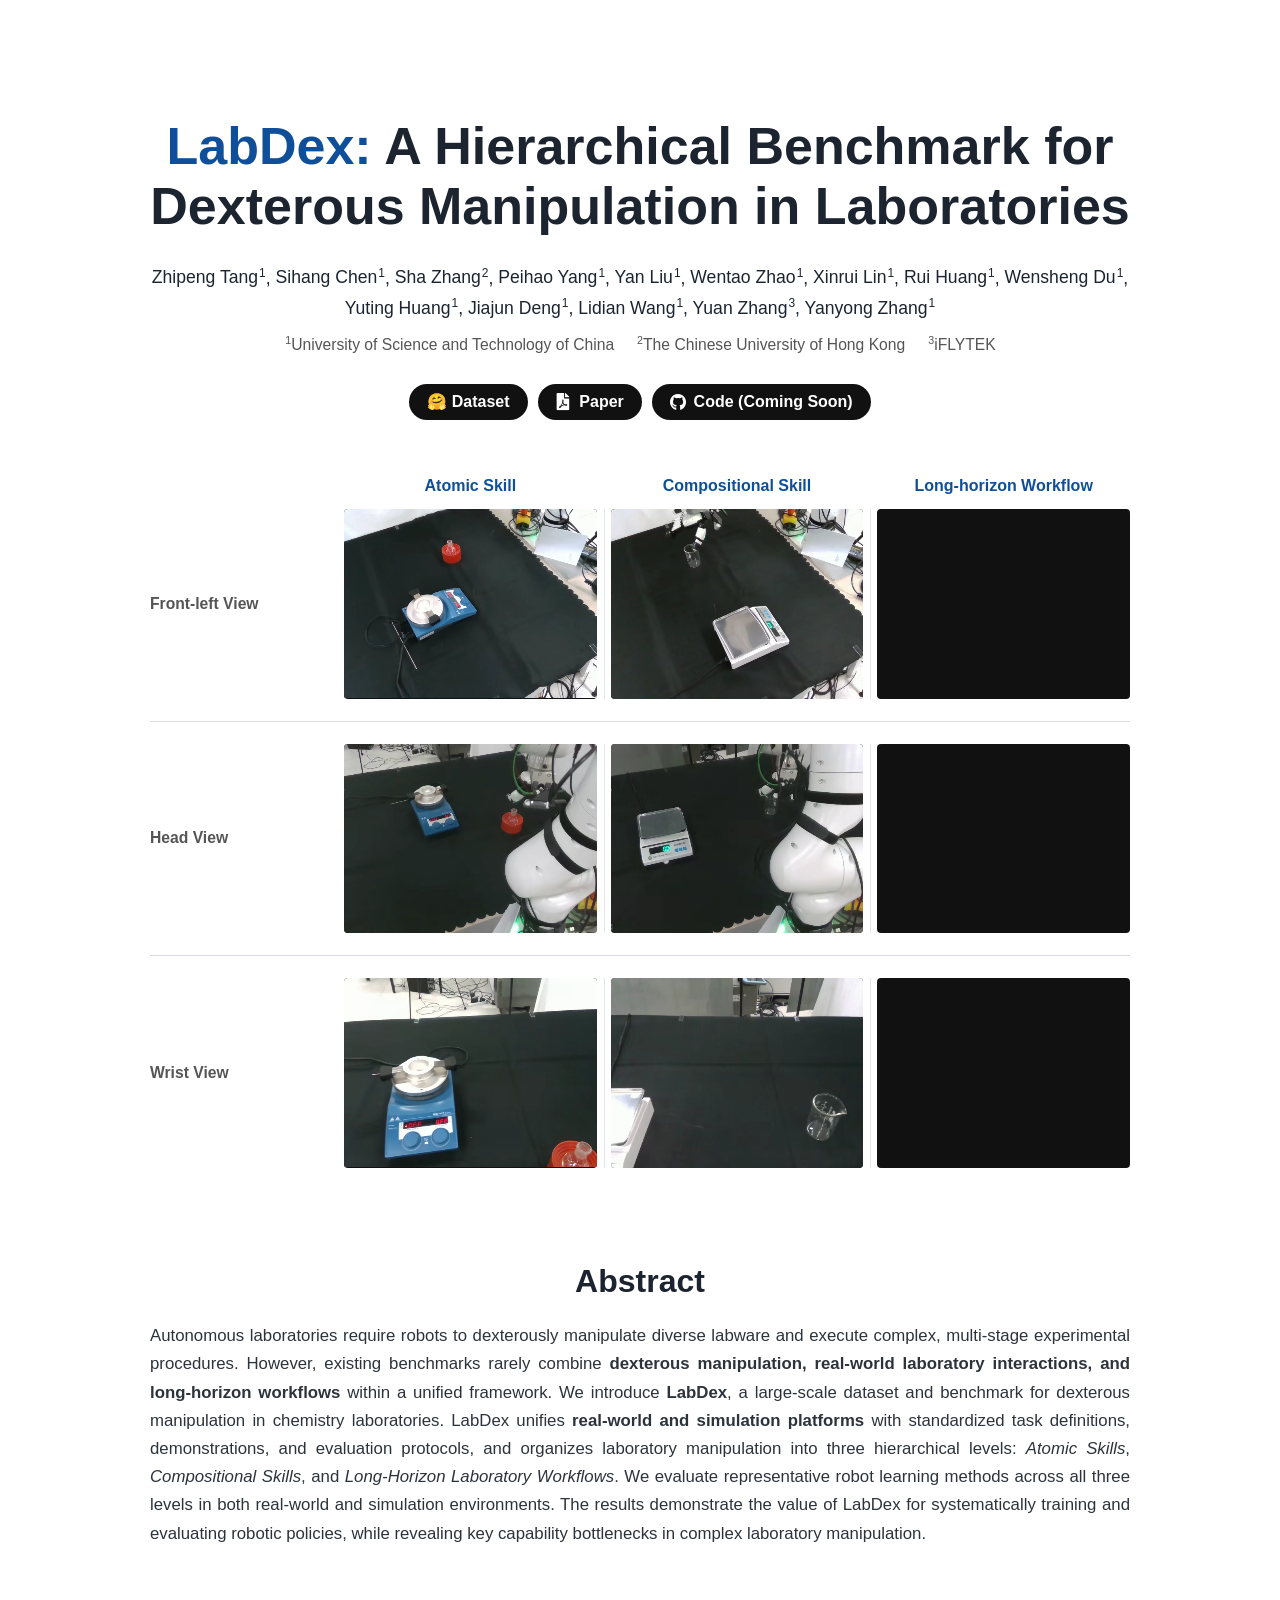
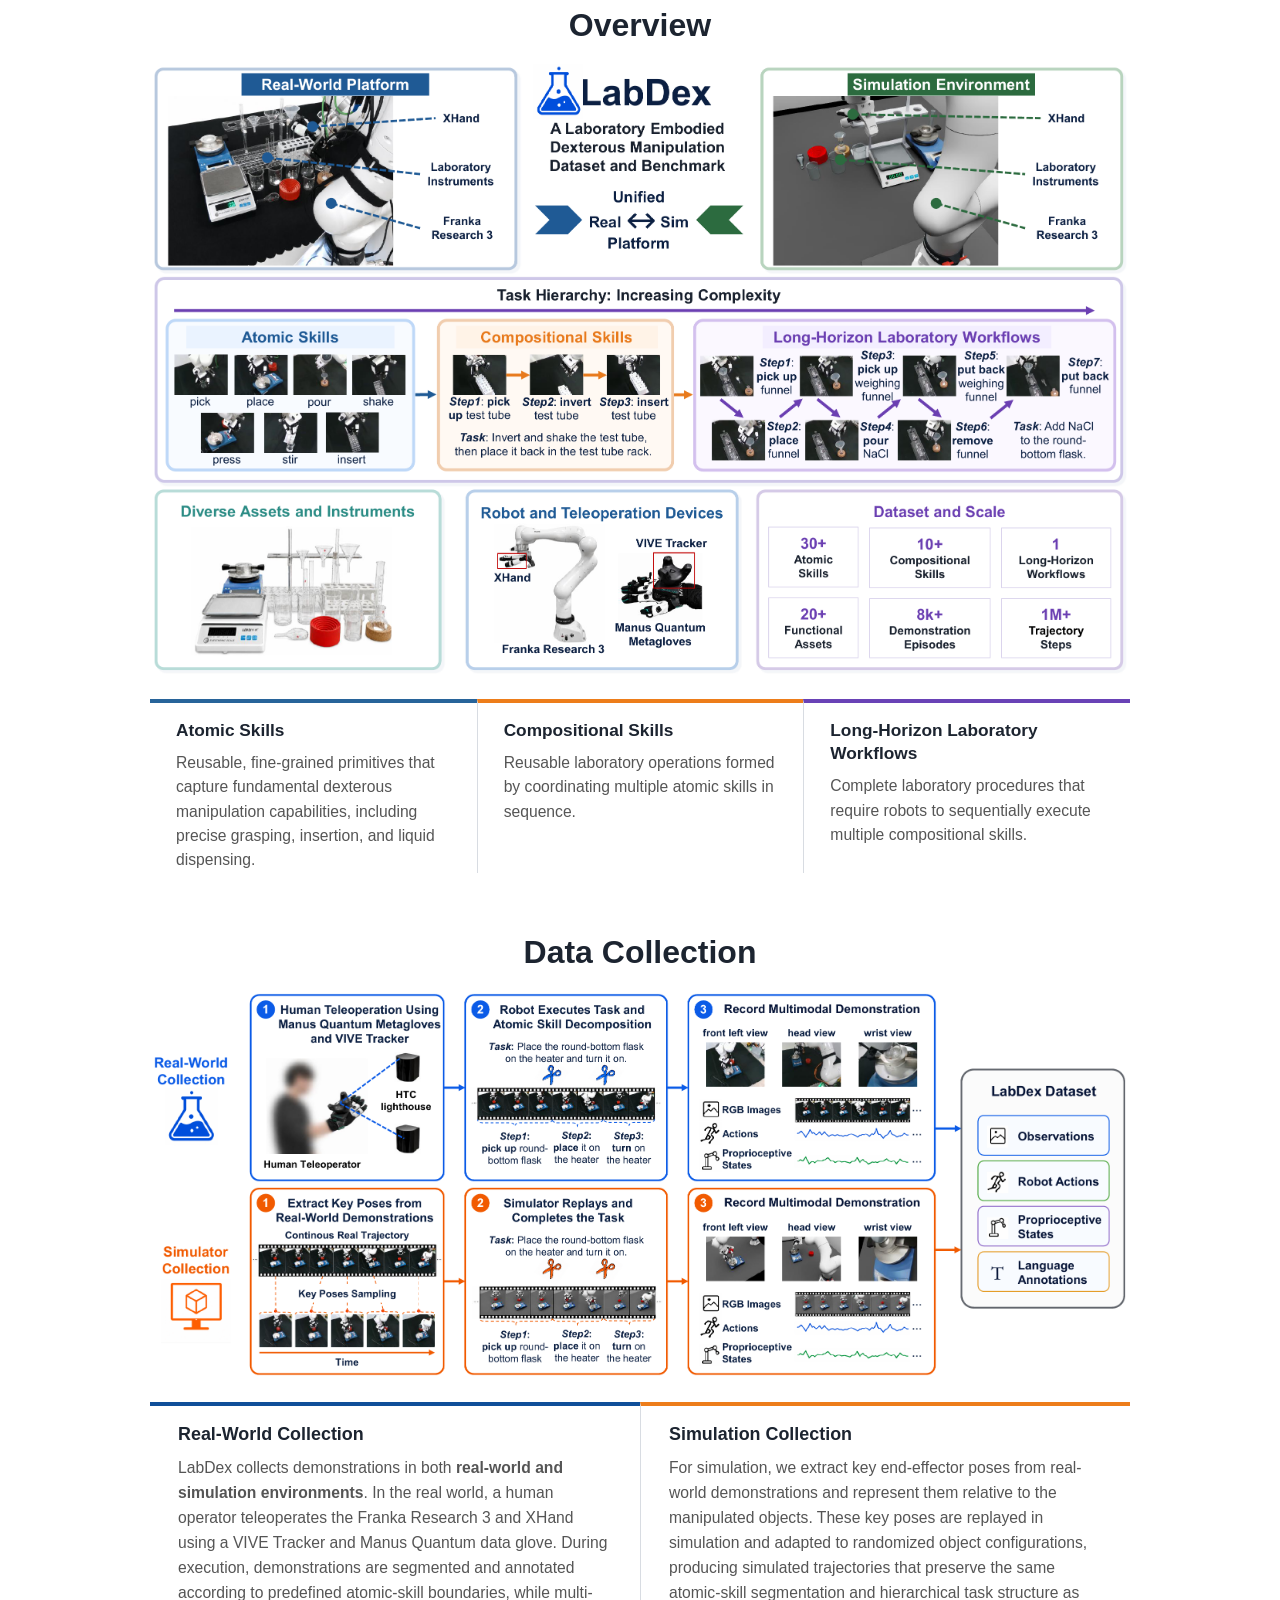
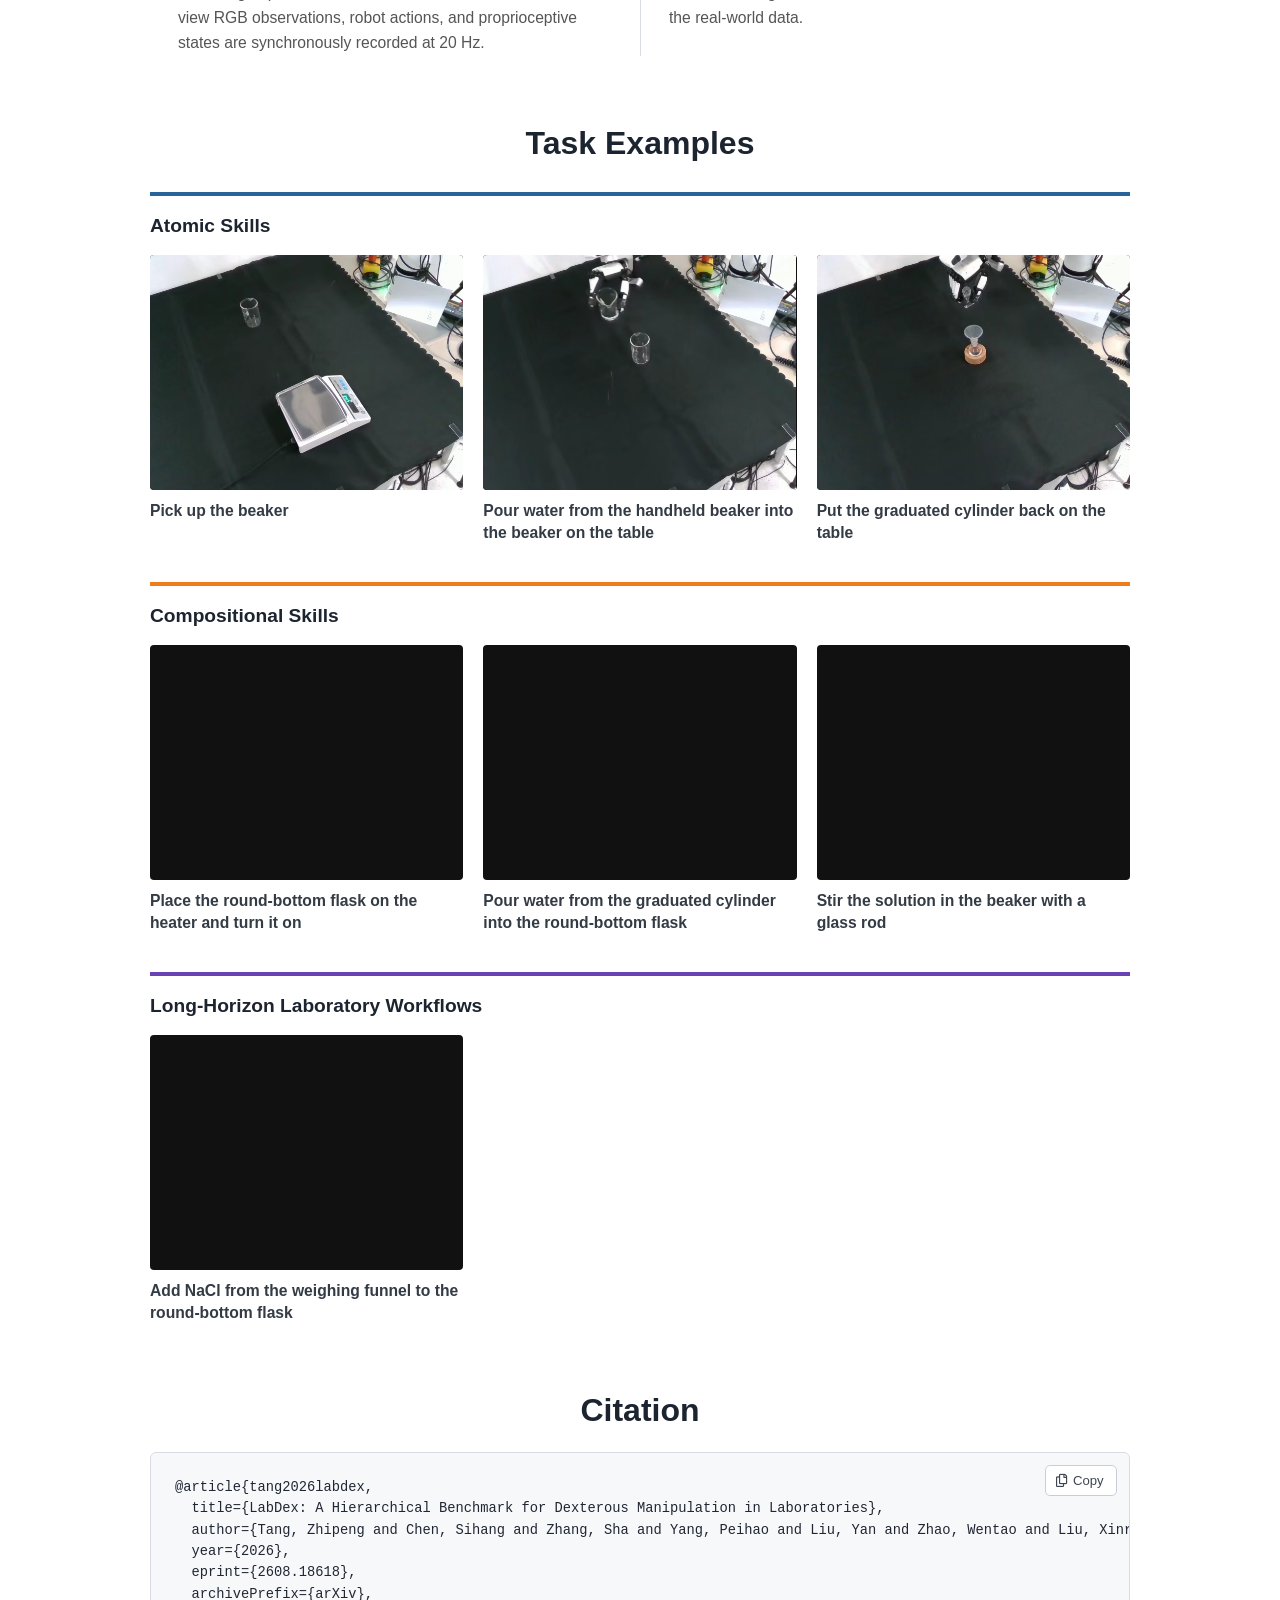
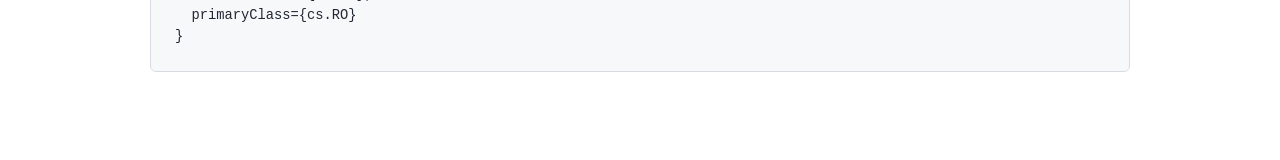
==== commit 7ab8e827: "Add citation and update paper link" ====
--- a/docs/index.html
+++ b/docs/index.html
@@ -44,7 +44,7 @@
         </div>
         <nav class="resource-links" aria-label="Project resources">
           <a class="resource-link" href="https://huggingface.co/datasets/serandt/LabDex" target="_blank" rel="noopener noreferrer">&#x1F917; Dataset</a>
-          <a class="resource-link" href="https://zhipeng-tang.github.io/LabDex/" target="_blank" rel="noopener noreferrer">
+          <a class="resource-link" href="https://arxiv.org/pdf/2608.18618" target="_blank" rel="noopener noreferrer">
             <span class="icon" aria-hidden="true"><i class="fas fa-file-pdf"></i></span>
             Paper
           </a>
@@ -279,6 +279,24 @@
           </div>
         </div>
       </section>
+
+      <section class="citation-section" aria-labelledby="citation-title">
+        <h2 id="citation-title">Citation</h2>
+        <div class="citation-block">
+          <button class="copy-citation" type="button" aria-label="Copy BibTeX citation" title="Copy citation">
+            <i class="far fa-copy" aria-hidden="true"></i>
+            <span>Copy</span>
+          </button>
+          <pre><code id="bibtex-citation">@article{tang2026labdex,
+  title={LabDex: A Hierarchical Benchmark for Dexterous Manipulation in Laboratories},
+  author={Tang, Zhipeng and Chen, Sihang and Zhang, Sha and Yang, Peihao and Liu, Yan and Zhao, Wentao and Liu, Xinrui and Huang, Rui and Du, Wensheng and Huang, Yuting and Deng, Jiajun and Wang, Lidian and Zhang, Yuan and Zhang, Yanyong},
+  year={2026},
+  eprint={2608.18618},
+  archivePrefix={arXiv},
+  primaryClass={cs.RO}
+}</code></pre>
+        </div>
+      </section>
     </main>
     <script>
       document.querySelectorAll(".video-overview video, .task-video").forEach((video) => {
@@ -288,6 +306,16 @@
           video.playbackRate = 2;
         });
       });
+
+      const copyButton = document.querySelector(".copy-citation");
+      copyButton.addEventListener("click", async () => {
+        const citation = document.querySelector("#bibtex-citation").textContent;
+        await navigator.clipboard.writeText(citation);
+        copyButton.querySelector("span").textContent = "Copied";
+        window.setTimeout(() => {
+          copyButton.querySelector("span").textContent = "Copy";
+        }, 1600);
+      });
     </script>
   </body>
 </html>
--- a/docs/style.css
+++ b/docs/style.css
@@ -447,6 +447,66 @@
   line-height: 1.4;
 }
 
+.citation-section {
+  width: min(100%, 980px);
+  margin-top: 68px;
+}
+
+.citation-section > h2 {
+  margin: 0 0 22px;
+  color: var(--text);
+  font-size: 2rem;
+  line-height: 1.2;
+  text-align: center;
+}
+
+.citation-block {
+  position: relative;
+  border: 1px solid #d8dce2;
+  border-radius: 6px;
+  background: #f7f8fa;
+}
+
+.citation-block pre {
+  margin: 0;
+  padding: 24px 90px 24px 24px;
+  overflow-x: auto;
+  color: #202733;
+  font-family: Consolas, "Courier New", monospace;
+  font-size: 0.86rem;
+  line-height: 1.55;
+  white-space: pre;
+}
+
+.copy-citation {
+  position: absolute;
+  top: 12px;
+  right: 12px;
+  z-index: 1;
+  display: inline-flex;
+  align-items: center;
+  gap: 6px;
+  min-width: 72px;
+  padding: 7px 10px;
+  border: 1px solid #c9ced6;
+  border-radius: 5px;
+  background: #ffffff;
+  color: #3d4652;
+  font: inherit;
+  font-size: 0.82rem;
+  cursor: pointer;
+}
+
+.copy-citation:hover {
+  border-color: var(--accent);
+  color: var(--accent);
+}
+
+.copy-citation:focus-visible {
+  outline: 2px solid rgba(15, 79, 153, 0.35);
+  outline-offset: 2px;
+}
+
 @media (max-width: 720px) {
   .project-page {
     padding: 11vh 24px 56px;
@@ -538,6 +598,19 @@
     grid-template-columns: 1fr;
   }
 
+  .citation-section {
+    margin-top: 52px;
+  }
+
+  .citation-section > h2 {
+    font-size: 1.75rem;
+  }
+
+  .citation-block pre {
+    padding: 58px 18px 20px;
+    font-size: 0.8rem;
+  }
+
   .category-headings,
   .view-group {
     grid-template-columns: 150px repeat(3, 220px);
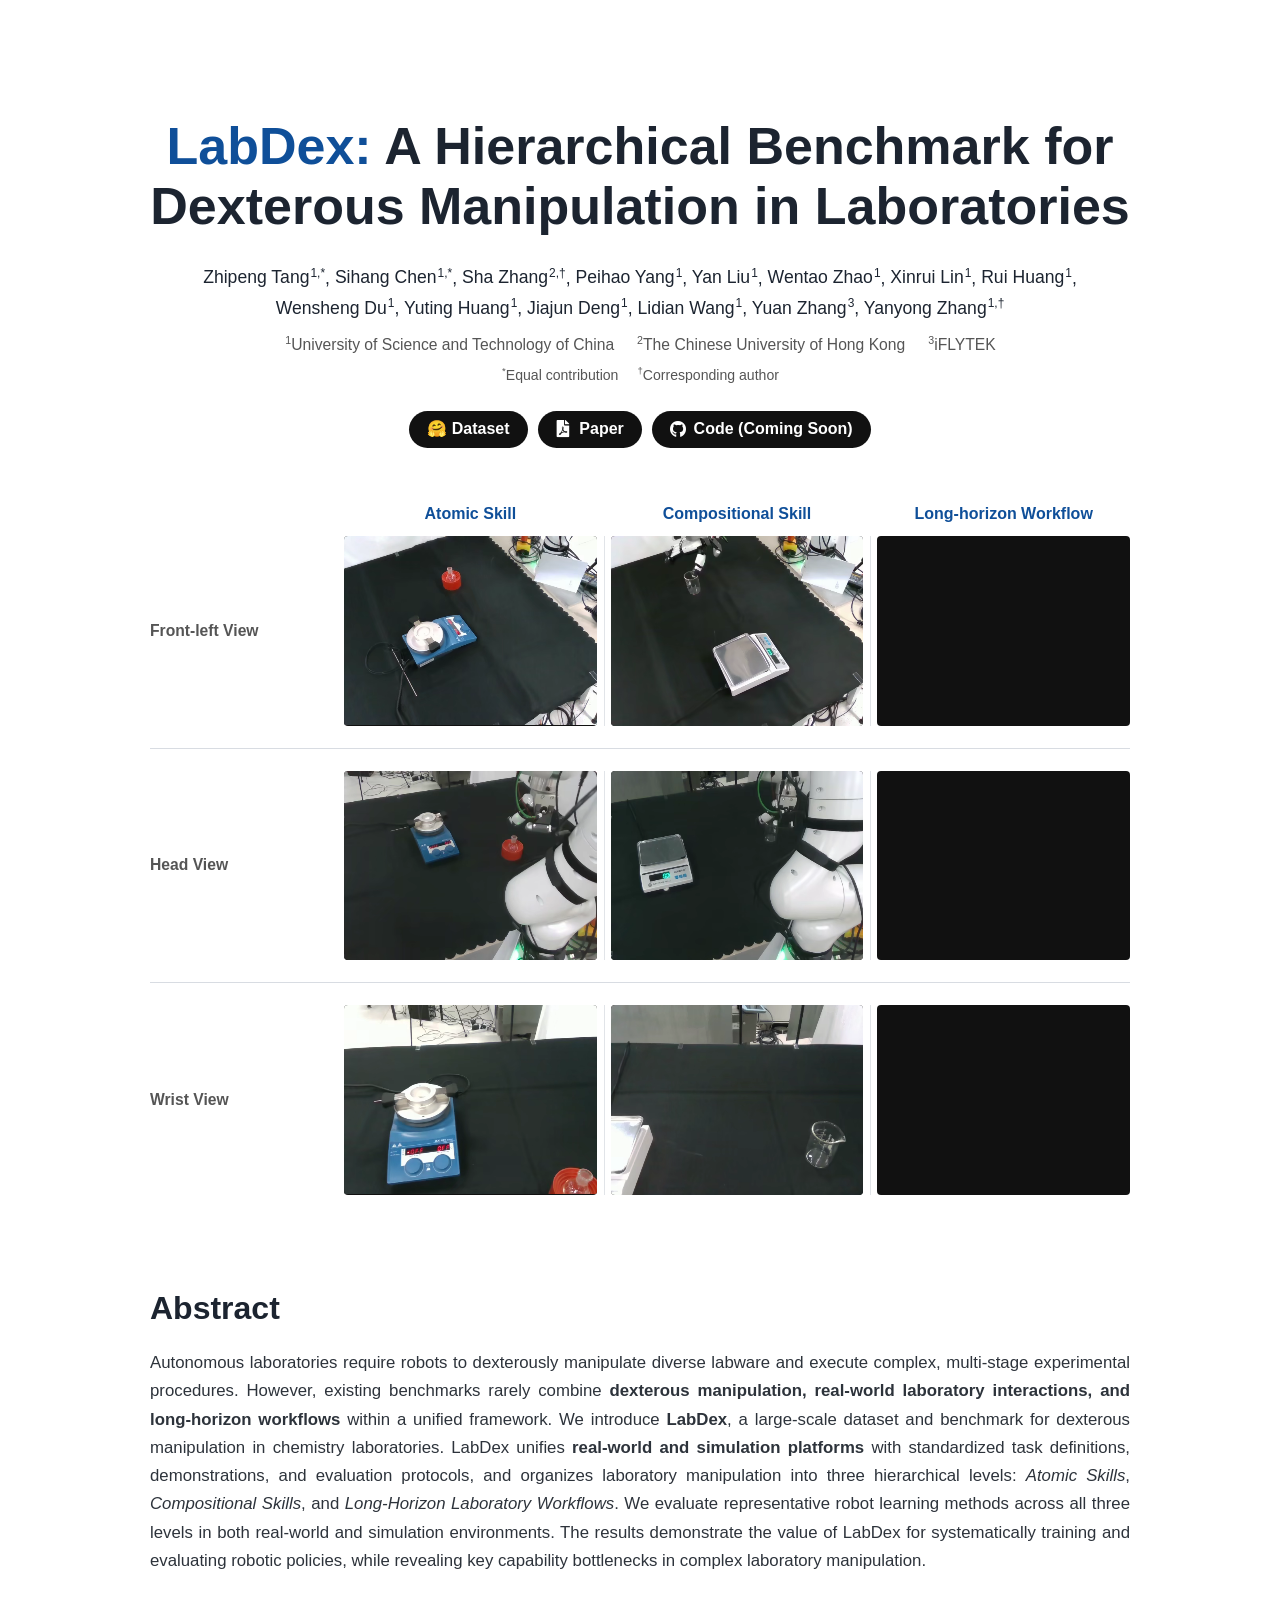
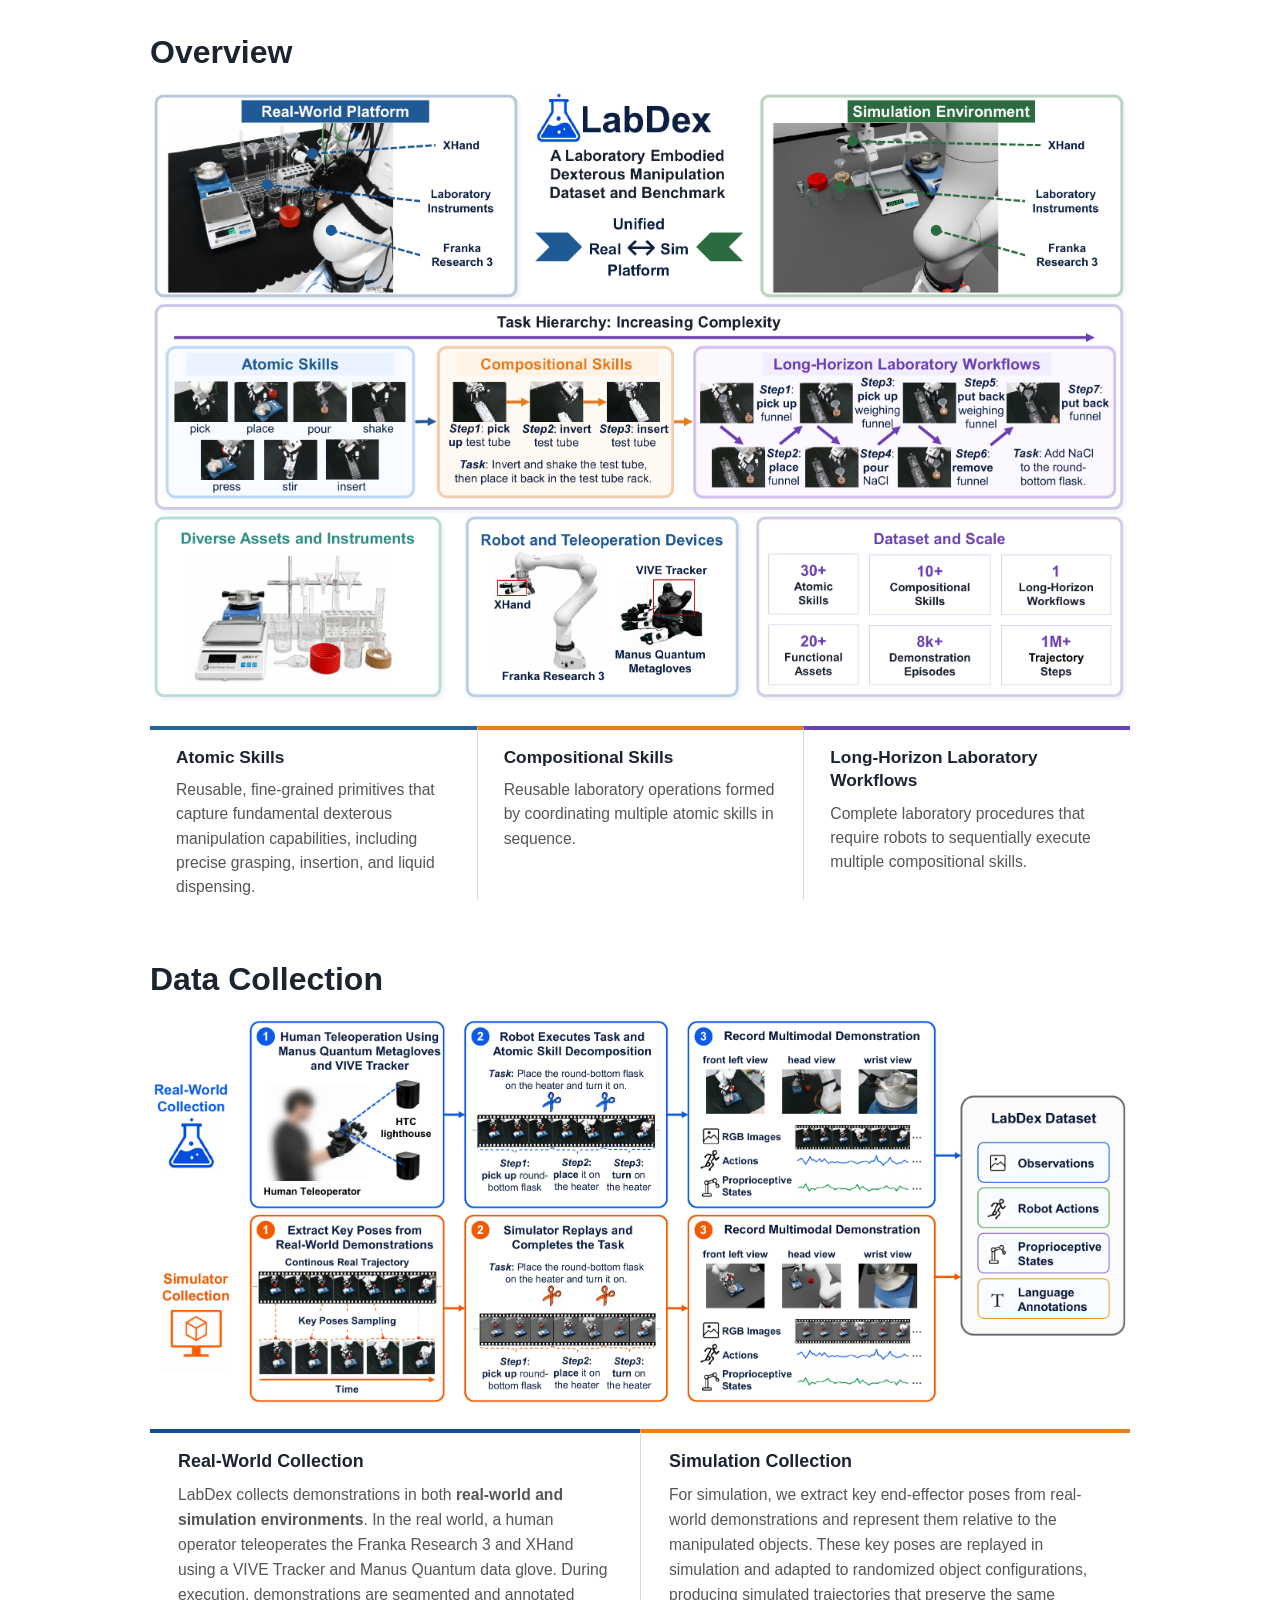
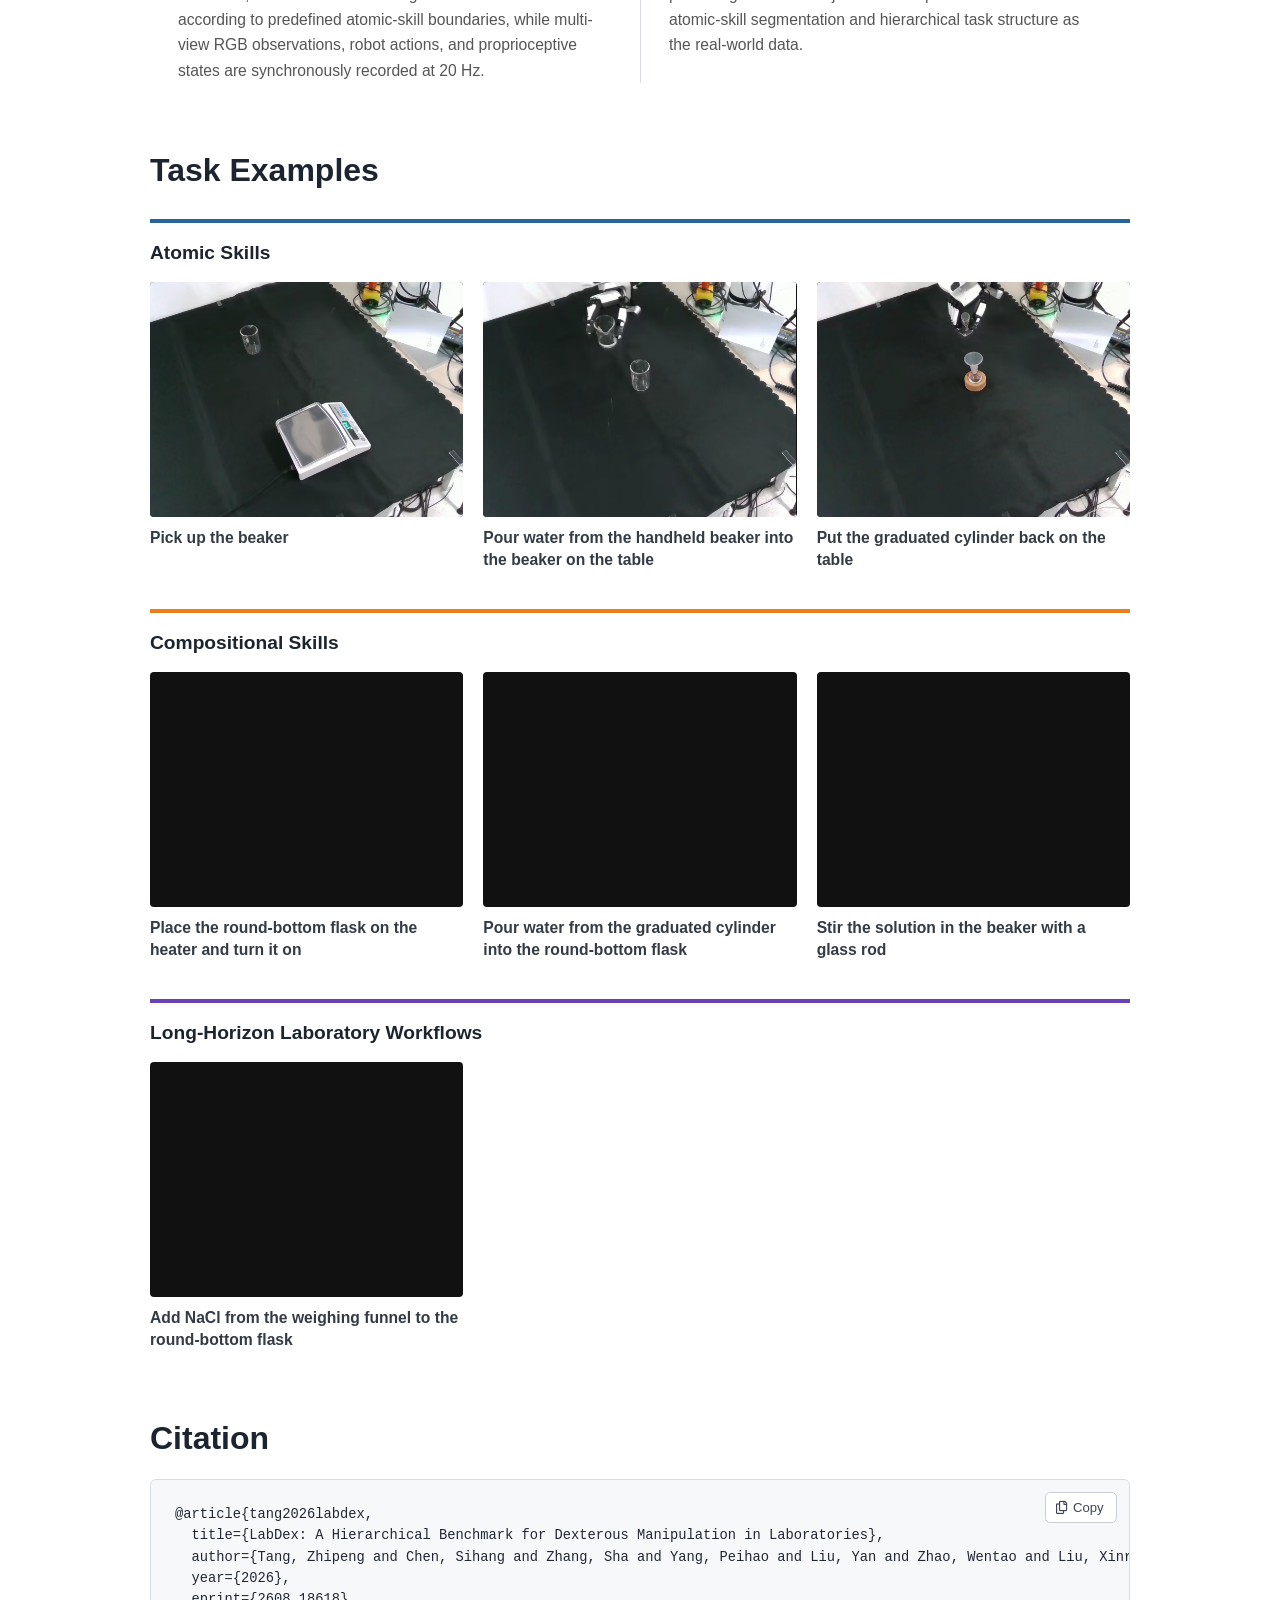
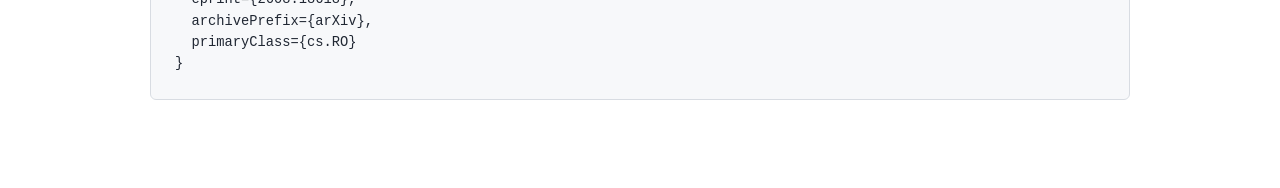
==== commit 3d1c43b6: "Add author contribution markers" ====
--- a/docs/index.html
+++ b/docs/index.html
@@ -22,9 +22,9 @@
           A Hierarchical Benchmark for Dexterous Manipulation in Laboratories
         </h1>
         <div class="publication-authors" aria-label="Authors">
-          <span>Zhipeng Tang<sup>1</sup></span>,
-          <span>Sihang Chen<sup>1</sup></span>,
-          <span>Sha Zhang<sup>2</sup></span>,
+          <span>Zhipeng Tang<sup>1,*</sup></span>,
+          <span>Sihang Chen<sup>1,*</sup></span>,
+          <span>Sha Zhang<sup>2,&dagger;</sup></span>,
           <span>Peihao Yang<sup>1</sup></span>,
           <span>Yan Liu<sup>1</sup></span>,
           <span>Wentao Zhao<sup>1</sup></span>,
@@ -35,12 +35,16 @@
           <span>Jiajun Deng<sup>1</sup></span>,
           <span>Lidian Wang<sup>1</sup></span>,
           <span>Yuan Zhang<sup>3</sup></span>,
-          <span>Yanyong Zhang<sup>1</sup></span>
+          <span>Yanyong Zhang<sup>1,&dagger;</sup></span>
         </div>
         <div class="publication-affiliations" aria-label="Affiliations">
           <span><sup>1</sup>University of Science and Technology of China</span>
           <span><sup>2</sup>The Chinese University of Hong Kong</span>
           <span><sup>3</sup>iFLYTEK</span>
+        </div>
+        <div class="author-notes" aria-label="Author notes">
+          <span><sup>*</sup>Equal contribution</span>
+          <span><sup>&dagger;</sup>Corresponding author</span>
         </div>
         <nav class="resource-links" aria-label="Project resources">
           <a class="resource-link" href="https://huggingface.co/datasets/serandt/LabDex" target="_blank" rel="noopener noreferrer">&#x1F917; Dataset</a>
--- a/docs/style.css
+++ b/docs/style.css
@@ -77,10 +77,22 @@
 }
 
 .publication-authors sup,
-.publication-affiliations sup {
+.publication-affiliations sup,
+.author-notes sup {
   margin-left: 1px;
   font-size: 0.68em;
   vertical-align: super;
+}
+
+.author-notes {
+  display: flex;
+  flex-wrap: wrap;
+  justify-content: center;
+  gap: 4px 18px;
+  margin-top: 6px;
+  color: #555555;
+  font-size: 0.88rem;
+  line-height: 1.45;
 }
 
 .resource-links {
@@ -233,7 +245,7 @@
   color: var(--text);
   font-size: 2rem;
   line-height: 1.2;
-  text-align: center;
+  text-align: left;
 }
 
 .abstract-content {
@@ -261,7 +273,7 @@
   color: var(--text);
   font-size: 2rem;
   line-height: 1.2;
-  text-align: center;
+  text-align: left;
 }
 
 .overview-figure {
@@ -328,7 +340,7 @@
   color: var(--text);
   font-size: 2rem;
   line-height: 1.2;
-  text-align: center;
+  text-align: left;
 }
 
 .pipeline-figure {
@@ -384,7 +396,7 @@
   color: var(--text);
   font-size: 2rem;
   line-height: 1.2;
-  text-align: center;
+  text-align: left;
 }
 
 .task-level {
@@ -457,7 +469,7 @@
   color: var(--text);
   font-size: 2rem;
   line-height: 1.2;
-  text-align: center;
+  text-align: left;
 }
 
 .citation-block {
